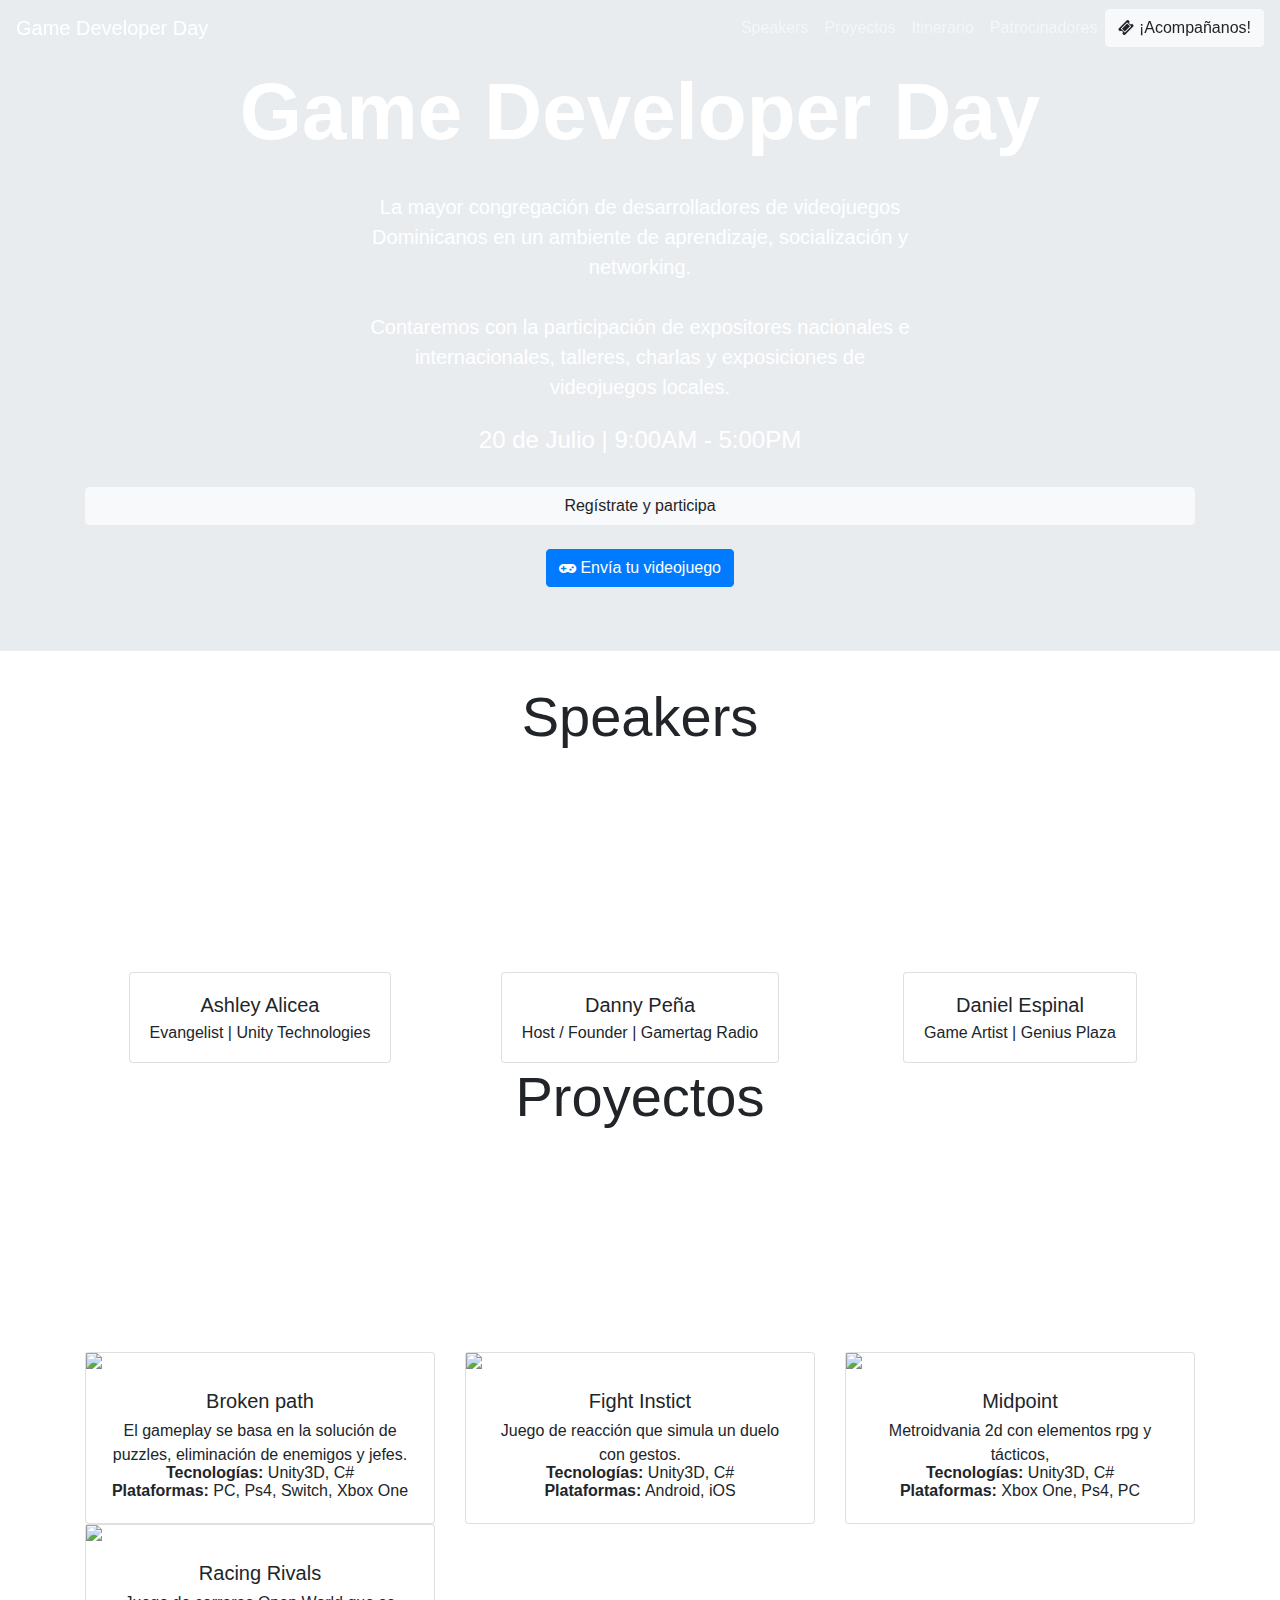
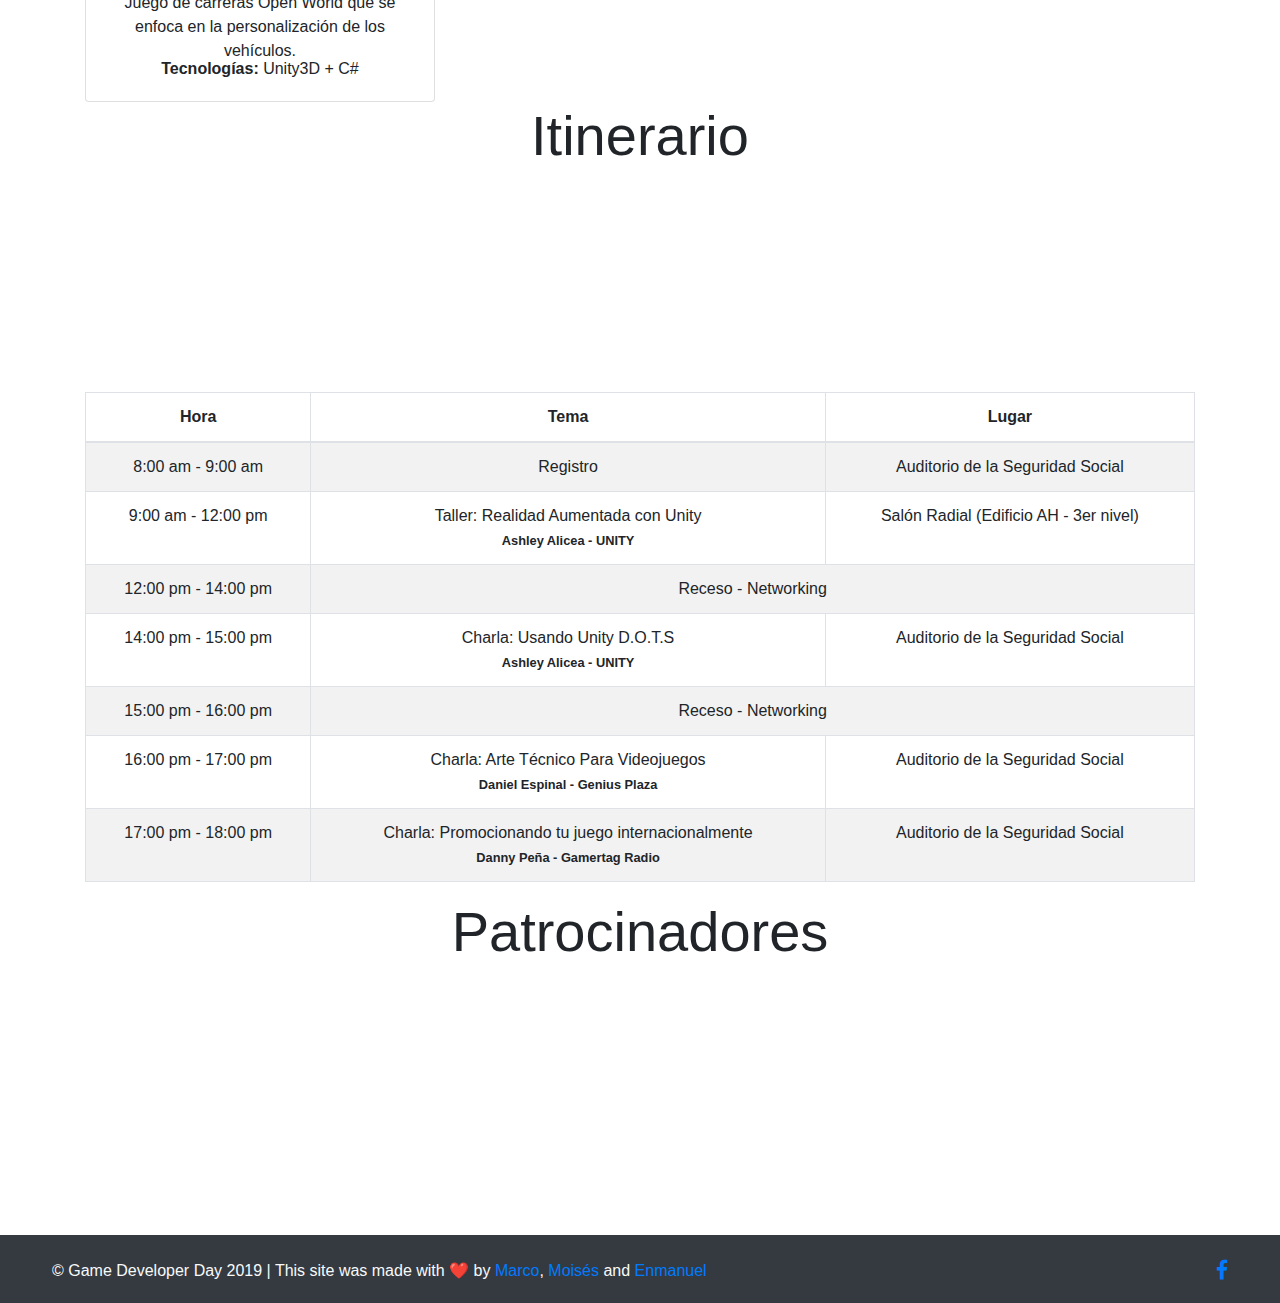
==== gamedeveloperday/index.html @ 8fb2ed48 "Updated Daniel's talk description" ====
<!doctype html>
<html lang="en">
    <head>
        <!-- Required meta tags -->
        <meta charset="utf-8">
        <meta name="viewport" content="width=device-width, initial-scale=1, shrink-to-fit=no">

        <!-- Bootstrap CSS -->
        <link rel="stylesheet" href="https://stackpath.bootstrapcdn.com/bootstrap/4.3.1/css/bootstrap.min.css" integrity="sha384-ggOyR0iXCbMQv3Xipma34MD+dH/1fQ784/j6cY/iJTQUOhcWr7x9JvoRxT2MZw1T" crossorigin="anonymous">
        <link rel="stylesheet" href="https://stackpath.bootstrapcdn.com/font-awesome/4.7.0/css/font-awesome.min.css">
        <link rel="stylesheet" href="css/styles.css">

        <title>Game Developer Day</title>
    </head>

    <body>
        <!-- Navigation bar -->
        <nav class="navbar header-bg-dark navbar-dark navbar-expand-md fixed-top st-topnav">
            <a href="#section-top" class="navbar-brand">Game Developer Day</a>
            <button type="button" class="navbar-toggler navbar-toggler-right" data-toggle="collapse" data-target="#navbar-nav" aria-controls="navbar-nav" aria-expanded="false" aria-label="Toggle navigation">
                <span class="navbar-toggler-icon"></span>
            </button>
            <div id="navbar-nav" class="collapse navbar-collapse">
                <ul id="nav-scrollspy" class="navbar-nav ml-auto">
                    <li class="nav-item">
                        <a href="#section-speakers" class="nav-link">Speakers</a>
                    </li>
                    <li class="nav-item">
                        <a href="#section-projects" class="nav-link">Proyectos</a>
                    </li>
                    <li class="nav-item">
                        <a href="#section-itinerary" class="nav-link">Itinerario</a>
                    </li>
                    <li class="nav-item">
                        <a href="#section-sponsors" class="nav-link">Patrocinadores</a>
                    </li>
                </ul>
            </div>
            <a class="btn btn-light" href="https://www.eventbrite.com/e/game-developer-day-intec-2019-tickets-62756107206"><i class="fa fa-ticket"></i> ¡Acompañanos!</a>
        </nav>

        <!-- Jumbotron -->
        <section id="section-top" class="jumbotron st-jumbotron-background jumbotron-fluid text-white d-flex justify-content-center align-items-center">
            <div class="container text-center">
                <h1><strong style="font-size: 2em">Game Developer Day</strong></h1><br/>

                <p class="lead" style="width:50%; margin:auto">La mayor congregación de desarrolladores de videojuegos Dominicanos en un ambiente de aprendizaje, socialización y networking.<br/><br>Contaremos con la participación de expositores nacionales e internacionales, talleres, charlas y exposiciones de videojuegos locales.</p>
                <br/>
                <h4>20 de Julio | 9:00AM - 5:00PM</h4><br>
                <a class="btn btn-light st-call-to-action d-flex align-items-center justify-content-center" href="https://www.eventbrite.com/e/game-developer-day-intec-2019-tickets-62756107206" target="_blank">Regístrate y participa</a><br/>
                <a class="btn btn-primary" href="https://docs.google.com/forms/d/e/1FAIpQLSdm0FHnoZgLxT3P0VqXBec6pF2wf3dEEo9qfOJCA7lVnEKErQ/viewform" target="_blank"><i class="fa fa-gamepad"></i> Envía tu videojuego</a>
                <!-- <img src="img/cddv-logo.png"/> -->
            </div>
        </section>
        <!-- Events -->
        <section id="section-speakers">
            <div class="container text-center">
                <h2 class="display-4 text-center">Speakers</h2>
                <div class="row d-flex" style="margin-top:20%">
                    <div class="col-12 col-lg-4 text-center d-flex justify-content-center">
                        <div class="st-member-card card">
                            <div class="st-member-card-img st-member-img-0 card-img-top mx-auto"></div>
                            <div class="card-body">
                                <h5 class="st-member-title card-title">Ashley Alicea</h5>
                                <h6 class="st-member-subtitle card-subtitle">Evangelist | Unity Technologies</h6>
                            </div>
                        </div>
                    </div>
                    <div class="col-12 col-lg-4 text-center d-flex justify-content-center">
                        <div class="st-member-card card">
                            <div class="st-member-card-img st-member-img-1 card-img-top mx-auto"></div>
                            <div class="card-body">
                                <h5 class="st-member-title card-title">Danny Peña</h5>
                                <h6 class="st-member-subtitle card-subtitle">Host / Founder | Gamertag Radio</h6>
                            </div>
                        </div>
                    </div>
                    <div class="col-12 col-lg-4 text-center d-flex justify-content-center">
                        <div class="st-member-card card">
                            <div class="st-member-card-img st-member-img-2 card-img-top mx-auto"></div>
                            <div class="card-body">
                                <h5 class="st-member-title card-title">Daniel Espinal</h5>
                                <h6 class="st-member-subtitle card-subtitle">Game Artist | Genius Plaza</h6>
                            </div>
                        </div>
                    </div>
                </div>
            </div>
        </section>

        <section id="section-projects">
            <div class="container text-center">
                <h2 class="display-4 text-center">Proyectos</h2>
                <div class="row d-flex" style="margin-top:20%">
                    <div class="col-12 col-lg-4 text-center d-flex justify-content-center"  >
                        <div class="st-member-card card">
                            <img class="img-responsive" src="img/proyectos/brokenpath.png" style="max-height:250px"/>
                            <div class="card-body">
                                <h5 class="st-member-title card-title">Broken path</h5>
                                <p class="st-member-subtitle card-subtitle">
                                    El gameplay se basa en la solución de puzzles, eliminación de enemigos y jefes.
                                </p>
                                <p class="st-member-subtitle card-subtitle">
                                    <b>Tecnologías:</b>
                                    Unity3D, C#
                                </p>
                                <p class="st-member-subtitle card-subtitle">
                                    <b>Plataformas:</b>
                                    PC, Ps4, Switch, Xbox One
                                </p>
                            </div>
                        </div>
                    </div>
                    <div class="col-12 col-lg-4 text-center d-flex justify-content-center">
                        <div class="st-member-card card">
                            <img class="img-responsive" src="img/proyectos/fightinstinct.png" style="max-height:250px"/>
                            <div class="card-body">
                                <h5 class="st-member-title card-title">Fight Instict</h5>
                                <p class="st-member-subtitle card-subtitle">Juego de reacción que simula un duelo con gestos.
                                </p>
                                <p class="st-member-subtitle card-subtitle">
                                    <b>Tecnologías:</b>
                                    Unity3D, C#
                                </p>
                                <p class="st-member-subtitle card-subtitle">
                                    <b>Plataformas:</b>
                                    Android, iOS
                                </p>
                            </div>
                        </div>
                    </div>
                    <div class="col-12 col-lg-4 text-center d-flex justify-content-center">
                        <div class="st-member-card card">
                            <img class="img-responsive" src="img/proyectos/midpoint.png" style="max-height:250px" />
                            <div class="card-body">
                                <h5 class="st-member-title card-title">Midpoint</h5>
                                <p class="st-member-subtitle card-subtitle">
                                    Metroidvania 2d con elementos rpg y tácticos, 
                                </p>
                                <p class="st-member-subtitle card-subtitle">
                                    <b>Tecnologías:</b>
                                    Unity3D, C#
                                </p>
                                <p  class="st-member-subtitle card-subtitle">
                                    <b>Plataformas:</b>
                                    Xbox One, Ps4, PC
                                </p>
                            </div>
                        </div>
                    </div>
                    <div class="col-12 col-lg-4 text-center d-flex justify-content-center">
                        <div class="st-member-card card">
                            <img src="img/proyectos/racingrivals.jpg" style="max-height:250px"/>
                            <div class="card-body">
                                <h5 class="st-member-title card-title">Racing Rivals</h5>
                                <p class="st-member-subtitle card-subtitle">
                                    Juego de carreras Open World que se enfoca en la personalización de los vehículos.
                                </p>
                                <p class="st-member-subtitle card-subtitle">
                                    <b>Tecnologías:</b>
                                    Unity3D + C#
                                </p>
                            </div>
                        </div>
                    </div>
                </div>
            </div>
        </section>
        <!-- Help -->
        <section id="section-itinerary">
            <div class="container text-center">
                <h2 class="display-4 text-center">Itinerario</h2>
                <table class="table table-bordered table-striped" style="margin-top:20%">
                <thead>
                    <tr>
                    <th class="text-center">
                        Hora<br>
                    </th>
                    <th class="text-center">
                        Tema<br>
                    </th>
                    <th class="text-center">
                        Lugar<br>
                    </th>
                    </tr>
                </thead>
                <tbody>
                    <tr>
                    <td>8:00 am - 9:00 am</td>
                    <td>Registro</td>
                    <td>Auditorio de la Seguridad Social</td>
                    </tr>
                    <tr>
                    <td>9:00 am - 12:00 pm</td>
                    <td>Taller: Realidad Aumentada con Unity<br/><small><strong>Ashley Alicea - UNITY</strong></small></td>
                    <td>Salón Radial (Edificio AH - 3er nivel)</td>
                    </tr>
                    <tr>
                    <td>12:00 pm - 14:00 pm</td>
                    <td colspan="5">Receso - Networking</td>                      
                    </tr>
                    <tr>
                    <td>14:00 pm - 15:00 pm</td>
                    <td>Charla: Usando Unity D.O.T.S<br/><small><strong>Ashley Alicea - UNITY</strong></small></td>
                    <td>Auditorio de la Seguridad Social</td>
                    </tr>
                    <tr>
                    <td>15:00 pm - 16:00 pm</td>
                    <td colspan="5">Receso - Networking</td>
                    </tr>
                    <tr>
                    <td>16:00 pm - 17:00 pm</td>
                    <td>Charla: Arte Técnico Para Videojuegos<br/><small><strong>Daniel Espinal - Genius Plaza</strong></small></td>
                    <td>Auditorio de la Seguridad Social</td>
                    </tr>
                    <tr>
                    <td>17:00 pm - 18:00 pm</td>
                    <td>Charla: Promocionando tu juego internacionalmente<br/><small><strong>Danny Peña - Gamertag Radio</strong></small></td>
                    <td>Auditorio de la Seguridad Social</td>
                    </tr>
                </tbody>
                </table>
            </div>
        </section>

        <section id="section-sponsors">
            <div class="container text-center">
                <h2 class="display-4 text-center">Patrocinadores</h2>
                <div class="row" style="margin-top:20%">
                    <div class="col-6 col-md-6">
                        <a href="https://intec.edu.do">
                            <div class="st-sponsor-image st-intec"></div>
                        </a>
                    </div>
                    <div class="col-6 col-md-6">
                        <a href="https://unity.com/">
                            <div class="st-sponsor-image st-unity"></div>
                        </a>
                    </div>
                    <div class="col-6 col-md-6">
                        <a href="https://checkbox.cc">
                            <div class="st-sponsor-image st-checkbox"></div>
                        </a>
                    </div>
                    <div class="col-6 col-md-6">
                        <a href="https://meta.do/">
                            <div class="st-sponsor-image st-meta"></div>
                        </a>
                    </div>
                </div>
            </div>
        </section>

        <!-- Footer -->
        <footer class="bg-dark mt-5 text-light">
            <div class="row m-0 p-1 pt-4">
                <p class="ml-5">&copy; Game Developer Day 2019 | This site was made with ❤️ by <a href="https://github.com/marcotmp">Marco</a>, <a href="https://moisesjpelaez.github.io/cv/">Moisés</a> and <a href="https://torib.io">Enmanuel</a></p>
                <div class="row st-social ml-auto mr-5">
                    <ul class="list-unstyled ml-3">
                        <li class="list-inline-item"><a class="st-social-button" href="https://www.facebook.com/groups/cddvorg/" target="_blank"><i class="fa fa-lg fa-facebook" aria-hidden="true"></i></a></li>
                        <!--li class="list-inline-item"><a class="st-social-button" href="#"><i class="fab fa-lg fa-twitter" aria-hidden="true"></i></a></li-->
                    </ul>
                </div>
            </div>
        </footer>
        <!-- Global site tag (gtag.js) - Google Analytics -->
        <script async src="https://www.googletagmanager.com/gtag/js?id=UA-47304377-13"></script>
        <script>
        window.dataLayer = window.dataLayer || [];
        function gtag(){dataLayer.push(arguments);}
        gtag('js', new Date());
        gtag('config', 'UA-47304377-13');
        </script>

        <!-- jQuery first, then Popper.js, then Bootstrap JS -->
        <script src="https://code.jquery.com/jquery-3.3.1.slim.min.js" integrity="sha384-q8i/X+965DzO0rT7abK41JStQIAqVgRVzpbzo5smXKp4YfRvH+8abtTE1Pi6jizo" crossorigin="anonymous"></script>
        <script src="https://cdnjs.cloudflare.com/ajax/libs/popper.js/1.14.7/umd/popper.min.js" integrity="sha384-UO2eT0CpHqdSJQ6hJty5KVphtPhzWj9WO1clHTMGa3JDZwrnQq4sF86dIHNDz0W1" crossorigin="anonymous"></script>
        <script src="https://stackpath.bootstrapcdn.com/bootstrap/4.3.1/js/bootstrap.min.js" integrity="sha384-JjSmVgyd0p3pXB1rRibZUAYoIIy6OrQ6VrjIEaFf/nJGzIxFDsf4x0xIM+B07jRM" crossorigin="anonymous"></script>
        <script src="https://cdn.jsdelivr.net/gh/cferdinandi/smooth-scroll@15/dist/smooth-scroll.polyfills.min.js"></script>
        <script type="text/javascript">
        $(function()
        {
            var scroll = new SmoothScroll('a[href*="#section-"]');
        });
        </script>
    </body>
</html>
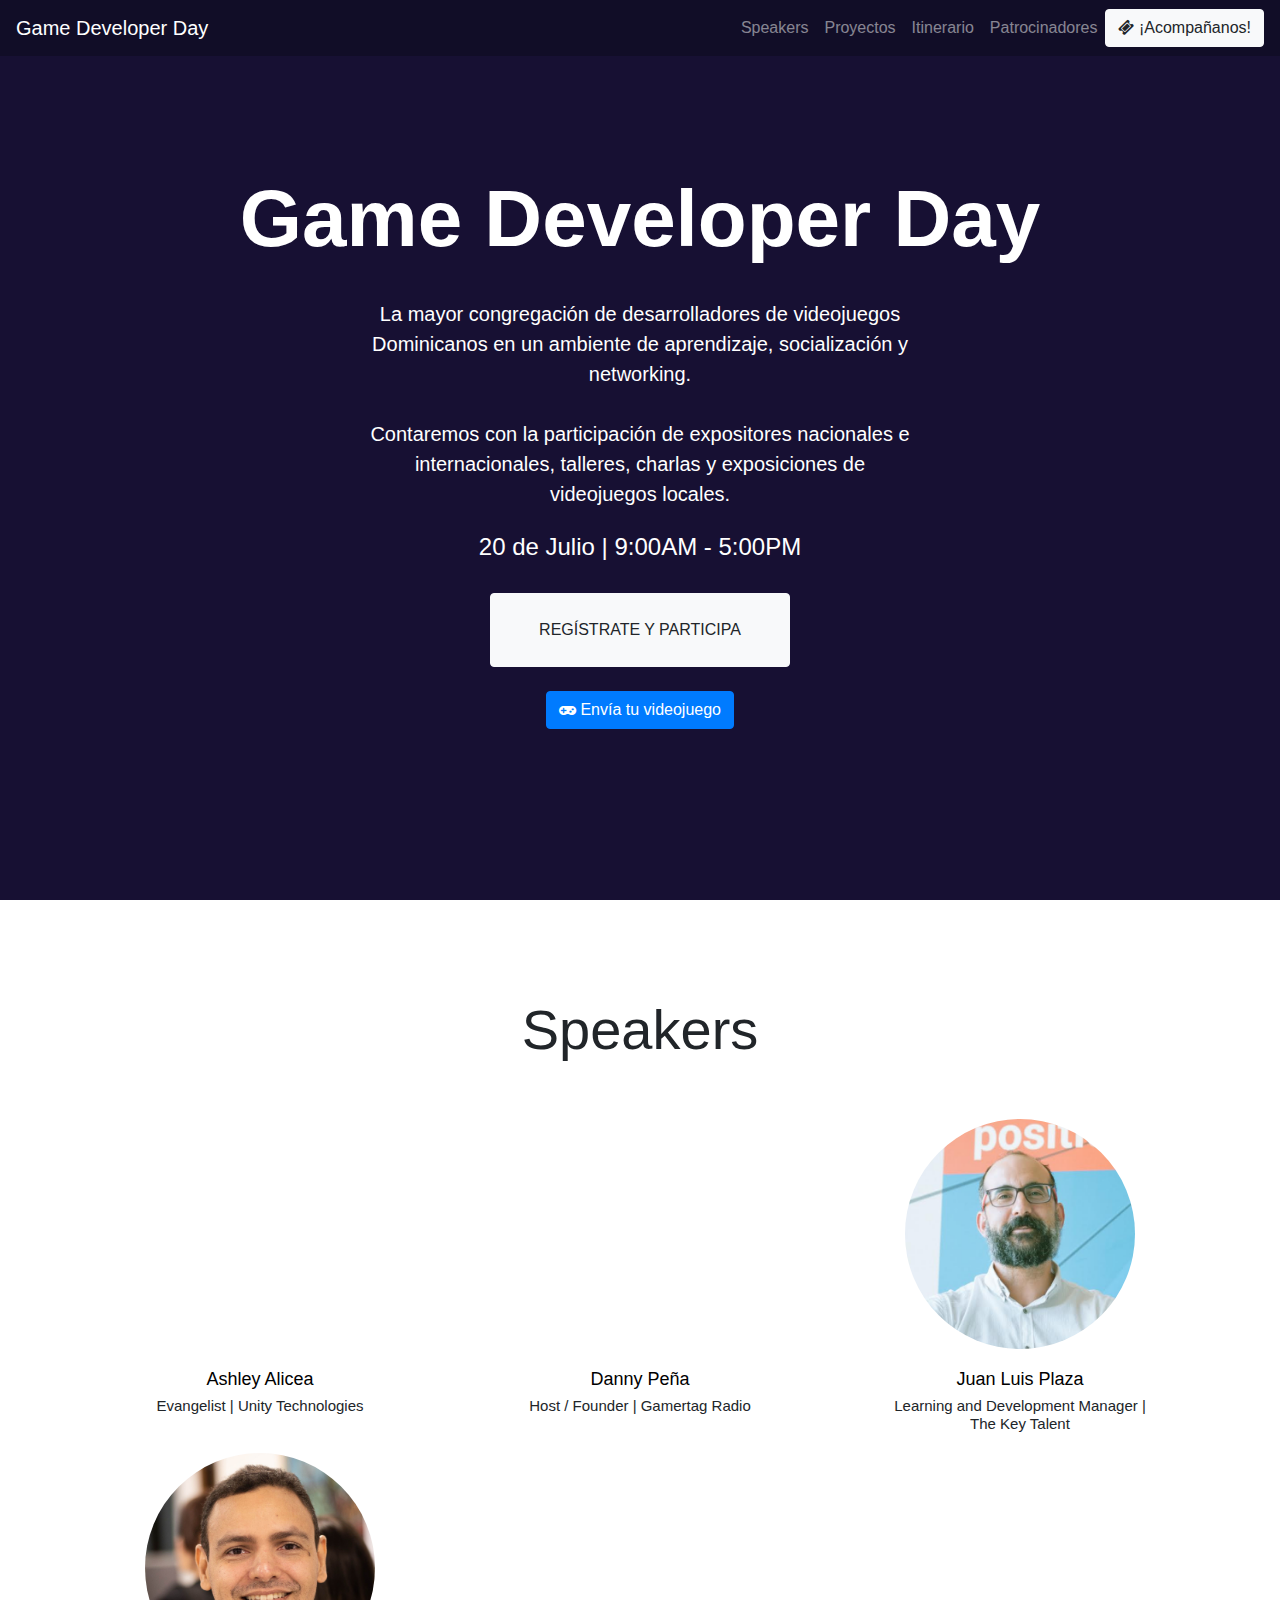
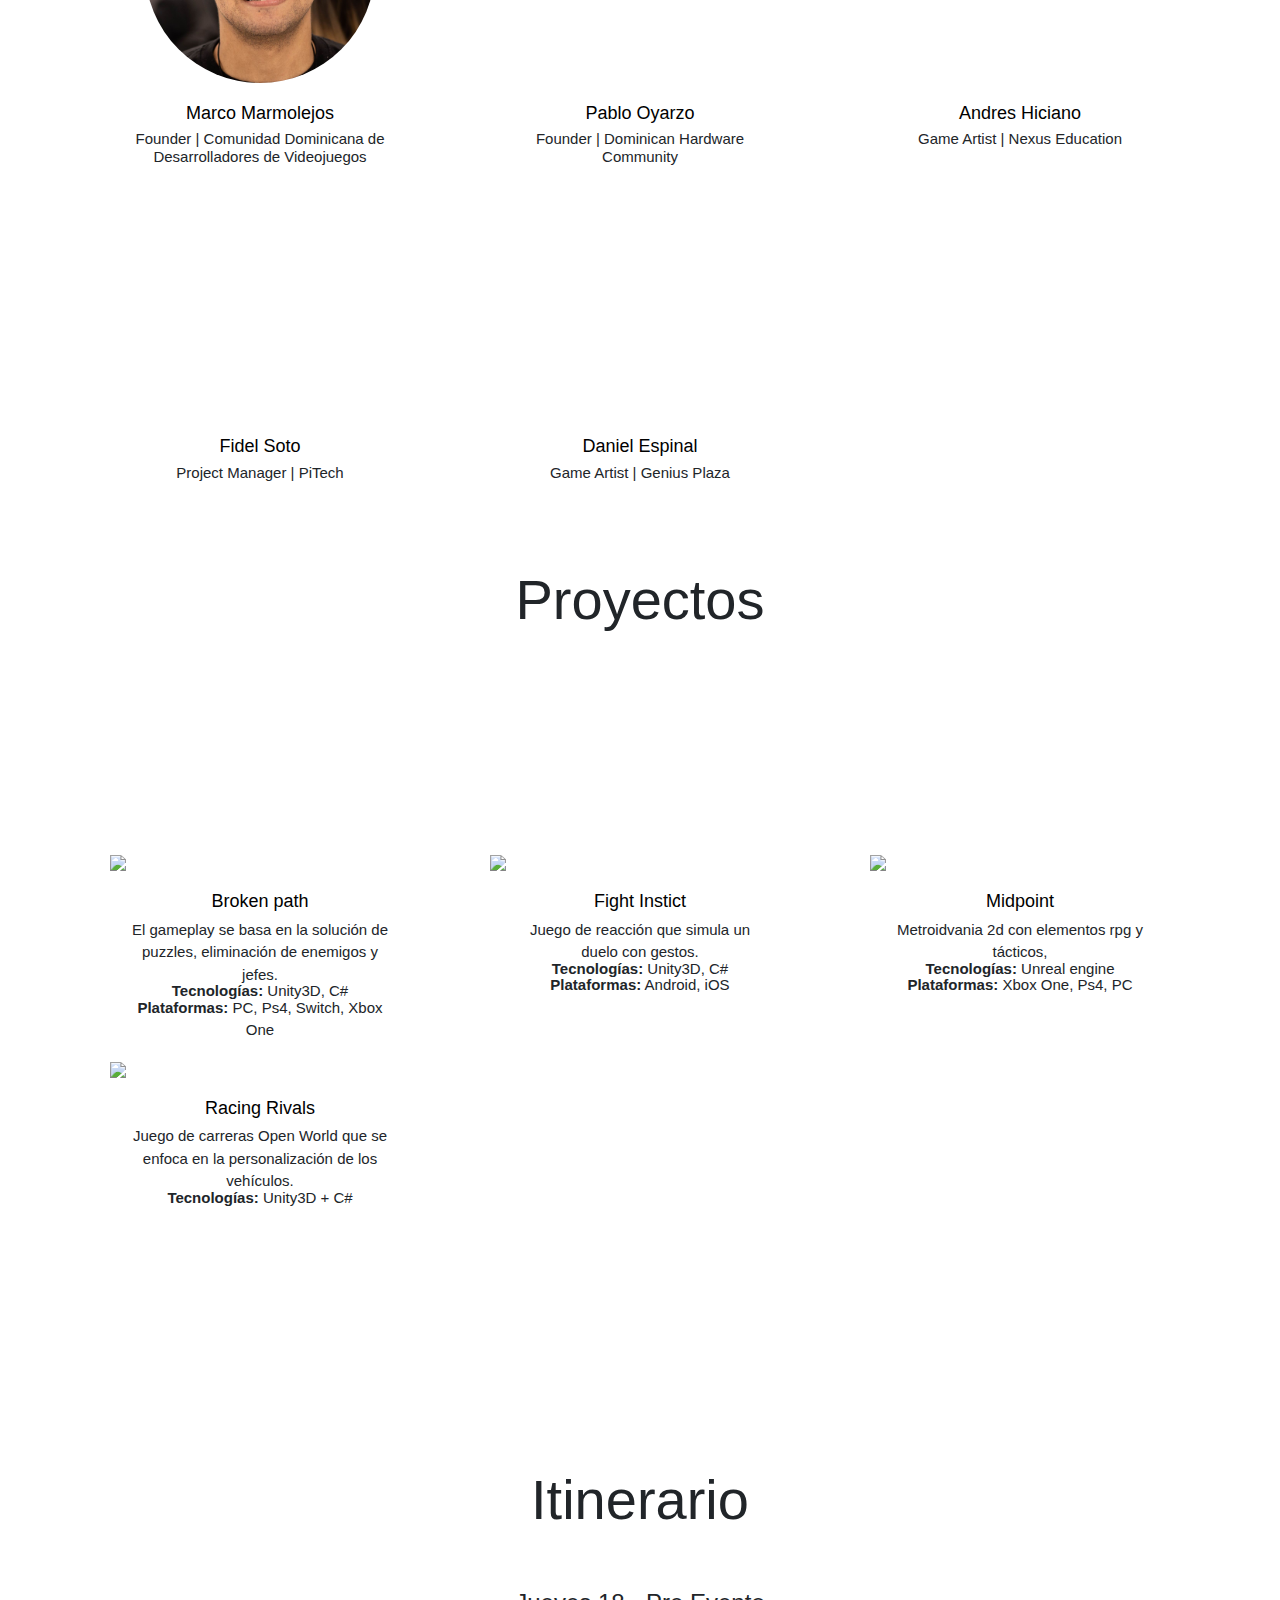
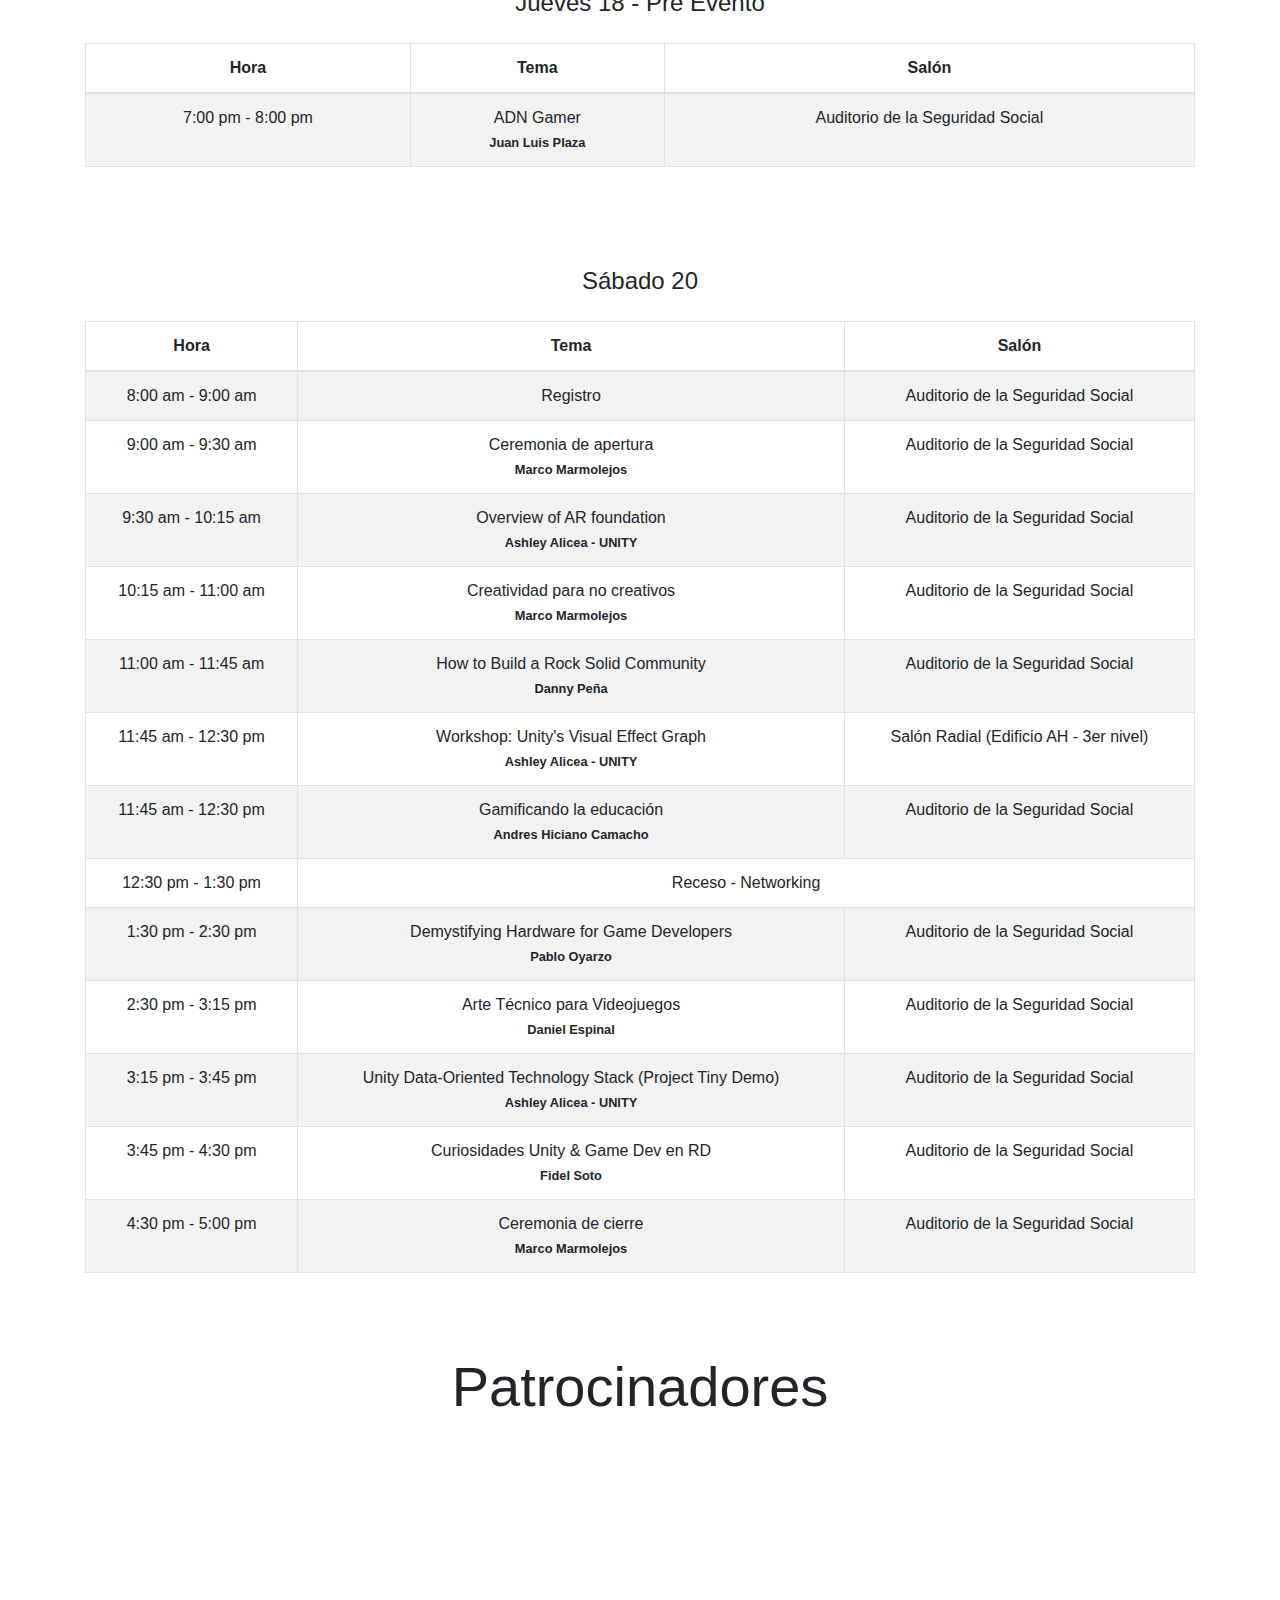
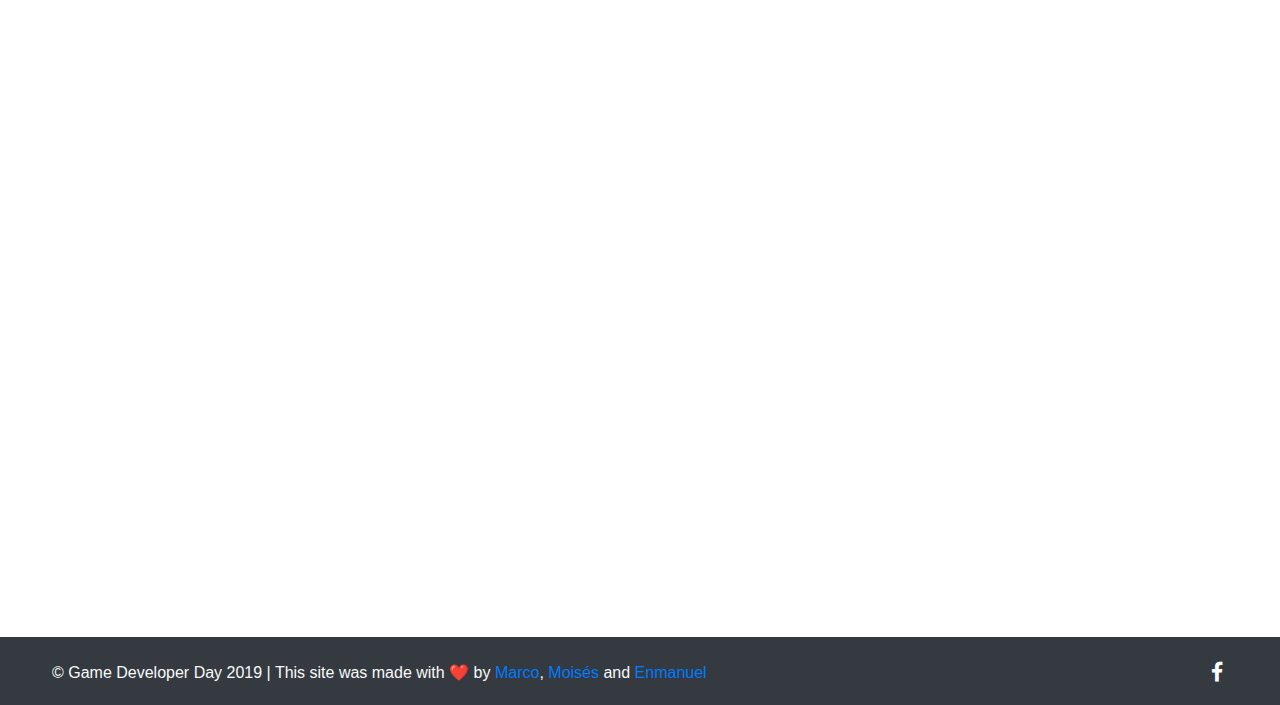
==== commit e517731e: "Added new dates and new speaker" ====
--- a/gamedeveloperday/index.html
+++ b/gamedeveloperday/index.html
@@ -56,7 +56,7 @@
         <section id="section-speakers">
             <div class="container text-center">
                 <h2 class="display-4 text-center">Speakers</h2>
-                <div class="row d-flex" style="margin-top:20%">
+                <div class="row d-flex">
                     <div class="col-12 col-lg-4 text-center d-flex justify-content-center">
                         <div class="st-member-card card">
                             <div class="st-member-card-img st-member-img-0 card-img-top mx-auto"></div>
@@ -77,6 +77,55 @@
                     </div>
                     <div class="col-12 col-lg-4 text-center d-flex justify-content-center">
                         <div class="st-member-card card">
+                            <div class="st-member-card-img st-member-img-7 card-img-top mx-auto"></div>
+                            <div class="card-body">
+                                <h5 class="st-member-title card-title">Juan Luis Plaza</h5>
+                                <h6 class="st-member-subtitle card-subtitle">Learning and Development Manager | The Key Talent</h6>
+                            </div>
+                        </div>
+                    </div>
+                </div>
+                <div class="row d-flex">
+                    <div class="col-12 col-lg-4 text-center d-flex justify-content-center">
+                        <div class="st-member-card card">
+                            <div class="st-member-card-img st-member-img-3 card-img-top mx-auto"></div>
+                            <div class="card-body">
+                                <h5 class="st-member-title card-title">Marco Marmolejos</h5>
+                                <h6 class="st-member-subtitle card-subtitle">Founder | Comunidad Dominicana de Desarrolladores de Videojuegos</h6>
+                            </div>
+                        </div>
+                    </div>
+                    <div class="col-12 col-lg-4 text-center d-flex justify-content-center">
+                        <div class="st-member-card card">
+                            <div class="st-member-card-img st-member-img-4 card-img-top mx-auto"></div>
+                            <div class="card-body">
+                                <h5 class="st-member-title card-title">Pablo Oyarzo</h5>
+                                <h6 class="st-member-subtitle card-subtitle">Founder | Dominican Hardware Community</h6>
+                            </div>
+                        </div>
+                    </div>
+                    <div class="col-12 col-lg-4 text-center d-flex justify-content-center">
+                        <div class="st-member-card card">
+                            <div class="st-member-card-img st-member-img-5 card-img-top mx-auto"></div>
+                            <div class="card-body">
+                                <h5 class="st-member-title card-title">Andres Hiciano</h5>
+                                <h6 class="st-member-subtitle card-subtitle">Game Artist | Nexus Education</h6>
+                            </div>
+                        </div>
+                    </div>
+                </div>
+                <div class="row d-flex">
+                    <div class="col-12 col-lg-4 text-center d-flex justify-content-center">
+                        <div class="st-member-card card">
+                            <div class="st-member-card-img st-member-img-6 card-img-top mx-auto"></div>
+                            <div class="card-body">
+                                <h5 class="st-member-title card-title">Fidel Soto</h5>
+                                <h6 class="st-member-subtitle card-subtitle">Project Manager | PiTech</h6>
+                            </div>
+                        </div>
+                    </div>   
+                    <div class="col-12 col-lg-4 text-center d-flex justify-content-center">
+                        <div class="st-member-card card">
                             <div class="st-member-card-img st-member-img-2 card-img-top mx-auto"></div>
                             <div class="card-body">
                                 <h5 class="st-member-title card-title">Daniel Espinal</h5>
@@ -84,6 +133,7 @@
                             </div>
                         </div>
                     </div>
+
                 </div>
             </div>
         </section>
@@ -139,7 +189,7 @@
                                 </p>
                                 <p class="st-member-subtitle card-subtitle">
                                     <b>Tecnologías:</b>
-                                    Unity3D, C#
+                                    Unreal engine
                                 </p>
                                 <p  class="st-member-subtitle card-subtitle">
                                     <b>Plataformas:</b>
@@ -168,55 +218,115 @@
         </section>
         <!-- Help -->
         <section id="section-itinerary">
-            <div class="container text-center">
-                <h2 class="display-4 text-center">Itinerario</h2>
-                <table class="table table-bordered table-striped" style="margin-top:20%">
+            <div class="container">
+                <h2 class="display-4 text-center ">Itinerario</h2>
+                <h4 class="text-center st-h-bottom-space">Jueves 18 - Pre Evento</h4>
+                <table class="table table-bordered table-striped st-table-bottom-space">
                 <thead>
                     <tr>
                     <th class="text-center">
-                        Hora<br>
-                    </th>
-                    <th class="text-center">
-                        Tema<br>
-                    </th>
-                    <th class="text-center">
-                        Lugar<br>
+                        Hora
+                    </th>
+                    <th class="text-center">
+                        Tema
+                    </th>
+                    <th class="text-center">
+                        Salón
                     </th>
                     </tr>
                 </thead>
                 <tbody>
                     <tr>
-                    <td>8:00 am - 9:00 am</td>
-                    <td>Registro</td>
-                    <td>Auditorio de la Seguridad Social</td>
-                    </tr>
-                    <tr>
-                    <td>9:00 am - 12:00 pm</td>
-                    <td>Taller: Realidad Aumentada con Unity<br/><small><strong>Ashley Alicea - UNITY</strong></small></td>
-                    <td>Salón Radial (Edificio AH - 3er nivel)</td>
-                    </tr>
-                    <tr>
-                    <td>12:00 pm - 14:00 pm</td>
-                    <td colspan="5">Receso - Networking</td>                      
-                    </tr>
-                    <tr>
-                    <td>14:00 pm - 15:00 pm</td>
-                    <td>Charla: Usando Unity D.O.T.S<br/><small><strong>Ashley Alicea - UNITY</strong></small></td>
-                    <td>Auditorio de la Seguridad Social</td>
-                    </tr>
-                    <tr>
-                    <td>15:00 pm - 16:00 pm</td>
-                    <td colspan="5">Receso - Networking</td>
-                    </tr>
-                    <tr>
-                    <td>16:00 pm - 17:00 pm</td>
-                    <td>Charla: Arte Técnico Para Videojuegos<br/><small><strong>Daniel Espinal - Genius Plaza</strong></small></td>
-                    <td>Auditorio de la Seguridad Social</td>
-                    </tr>
-                    <tr>
-                    <td>17:00 pm - 18:00 pm</td>
-                    <td>Charla: Promocionando tu juego internacionalmente<br/><small><strong>Danny Peña - Gamertag Radio</strong></small></td>
-                    <td>Auditorio de la Seguridad Social</td>
+                        <td>7:00 pm - 8:00 pm</td>
+                        <td>ADN Gamer<br/><small><strong>Juan Luis Plaza</strong></small></td>
+                        <td>Auditorio de la Seguridad Social</td>
+                    </tr>
+                </tbody>
+                </table>
+            </div>
+        
+            
+            
+            <div class="container">
+                <h4 class="text-center st-h-bottom-space">Sábado 20</h4>
+                <table class="table table-bordered table-striped">
+                <thead>
+                    <tr>
+                    <th class="text-center">
+                        Hora
+                    </th>
+                    <th class="text-center">
+                        Tema
+                    </th>
+                    <th class="text-center">
+                        Salón
+                    </th>
+                    </tr>
+                </thead>
+                <tbody>
+                    <tr>
+                        <td>8:00 am - 9:00 am</td>
+                        <td>Registro</td>
+                        <td>Auditorio de la Seguridad Social</td>
+                    </tr>
+                    <tr>
+                        <td>9:00 am - 9:30 am</td>
+                        <td>Ceremonia de apertura<br/><small><strong>Marco Marmolejos</strong></small></td>
+                        <td>Auditorio de la Seguridad Social</td>
+                    </tr>
+                    <tr>
+                        <td>9:30 am - 10:15 am</td>
+                        <td>Overview of AR foundation<br/><small><strong>Ashley Alicea - UNITY</strong></small></td>
+                        <td>Auditorio de la Seguridad Social</td>
+                    </tr>
+                    <tr>
+                        <td>10:15 am - 11:00 am</td>
+                        <td>Creatividad para no creativos<br/><small><strong>Marco Marmolejos</strong></small></td>
+                        <td>Auditorio de la Seguridad Social</td>
+                    </tr>
+                    <tr>
+                        <td>11:00 am - 11:45 am</td>
+                        <td>How to Build a Rock Solid Community<br/><small><strong>Danny Peña</strong></small></td>
+                        <td>Auditorio de la Seguridad Social</td>
+                    </tr>
+                    <tr>
+                        <td>11:45 am - 12:30 pm</td>
+                        <td>Workshop: Unity's Visual Effect Graph<br/><small><strong>Ashley Alicea - UNITY</strong></small></td>
+                        <td>Salón Radial (Edificio AH - 3er nivel)</td>
+                    </tr>
+                    <tr>
+                        <td>11:45 am - 12:30 pm</td>
+                        <td>Gamificando la educación<br/><small><strong>Andres Hiciano Camacho</strong></small></td>
+                        <td>Auditorio de la Seguridad Social</td>
+                    </tr>
+                    <tr>
+                        <td>12:30 pm - 1:30 pm</td>
+                        <td colspan="5">Receso - Networking</td>                      
+                    </tr>
+                    <tr>
+                        <td>1:30 pm - 2:30 pm</td>
+                        <td>Demystifying Hardware for Game Developers<br/><small><strong>Pablo Oyarzo</strong></small></td>
+                        <td>Auditorio de la Seguridad Social</td>
+                    </tr>
+                    <tr>
+                        <td>2:30 pm - 3:15 pm</td>
+                        <td>Arte Técnico para Videojuegos<br/><small><strong>Daniel Espinal</strong></small></td>
+                        <td>Auditorio de la Seguridad Social</td>
+                    </tr>
+                    <tr>
+                        <td>3:15 pm - 3:45 pm</td>
+                        <td>Unity Data-Oriented Technology Stack (Project Tiny Demo)<br/><small><strong>Ashley Alicea - UNITY</strong></small></td>
+                        <td>Auditorio de la Seguridad Social</td>
+                    </tr>
+                    <tr>
+                        <td>3:45 pm - 4:30 pm</td>
+                        <td>Curiosidades Unity & Game Dev en RD<br/><small><strong>Fidel Soto</strong></small></td>
+                        <td>Auditorio de la Seguridad Social</td>
+                    </tr>
+                    <tr>
+                        <td>4:30 pm - 5:00 pm</td>
+                        <td>Ceremonia de cierre<br/><small><strong>Marco Marmolejos</strong></small></td>
+                        <td>Auditorio de la Seguridad Social</td>
                     </tr>
                 </tbody>
                 </table>
--- a/gamedeveloperday/css/styles.css
+++ b/gamedeveloperday/css/styles.css
@@ -0,0 +1,211 @@
+/*******************************************************************/
+/* General styles */
+.jumbotron {
+    /*background-image: url("https://picsum.photos/1920/1080/?random");*/
+    /*background-image: url("/img/DSCN1849.JPG");*/
+    background-size: cover;
+    background-position: center;
+    background-attachment: fixed;
+    background-color: #171033;
+    min-height: 100vh;
+}
+
+.st-jumbotron-background {
+    background-image: url("../img/gdd-background.jpg");
+}
+
+section {
+    padding-top: 4em;
+    min-height: 100vh;
+    text-align: center;
+}
+
+section h2
+{
+    margin: auto;
+    margin-bottom:1em;
+    1border-bottom: 1px solid #04acff;
+    width: fit-content;
+}
+
+#section-newsletter {
+    padding-top: 0;
+}
+
+body {
+    font-family: 'Open Sans', sans-serif;
+}
+
+h1, h2, h3, h4, h5, h6 {
+    font-family: 'Rubik', sans-serif;
+}
+
+h2 {
+    margin-bottom: 55px;
+}
+
+textarea {
+    resize: none;
+}
+
+.header-bg-dark {
+    background-color: #04acff;
+}
+
+/*******************************************************************/
+/* Jumbotron styles */
+.st-cddv-logo {
+    max-width: 728px;
+    height: 270px;
+    background-image: url("../img/cddv-logo.png");
+    background-position: center;
+    background-size: contain;
+    background-repeat: no-repeat;
+    margin: 10px auto;
+}
+
+.st-topnav {
+    background-color: #110d27;
+}
+
+.st-call-to-action {
+    width: 300px;
+    height: 74px;
+    text-align: center;
+    text-transform: uppercase;
+    margin: 0 auto;
+    font-weight: 400; /* Tal vez poner el texto más fuerte */
+}
+
+/*******************************************************************/
+/* About us styles */
+.st-carousel-img-0 {
+    background-image: url("../img/img_1.jpg");
+}
+
+.st-carousel-img-1 {
+    background-image: url("../img/img_2.jpg");
+}
+
+.st-carousel-img-2 {
+    background-image: url("../img/reunion_cddv_2017.jpg");
+}
+
+.st-carousel-image {
+    background-size: cover;
+    background-position: center;
+    background-repeat: no-repeat;
+    height: 300px;
+}
+
+.st-text-container {
+    max-width: 830px;
+    margin: 0 auto;
+}
+
+/*******************************************************************/
+/* Members styles */
+.st-member-card {
+    width: 300px;
+    border: none;
+}
+
+.st-member-card-img {
+    width: 230px;
+    height: 230px;
+    background-repeat: no-repeat;
+    background-position: center;
+    background-size: cover;
+    border-radius: 50%;
+}
+
+.st-member-img-0 {
+    background-image: url("../img/ashley.jpg");
+}
+
+.st-member-img-1 {
+    background-image: url("../img/danny.jpg");
+}
+
+.st-member-img-2 {
+    background-image: url("../img/daniel.jpg");
+}
+
+.st-member-img-3 {
+    background-image: url("../img/marco.jpg");
+}
+
+.st-member-img-4 {
+    background-image: url("../img/pablo.jpg");
+}
+
+.st-member-img-5 {
+    background-image: url("../img/andres.jpg");
+}
+
+.st-member-img-6 {
+    background-image: url("../img/fidelsoto.png");
+}
+
+.st-member-img-7 {
+    background-image: url("../img/juanpablo.png");
+}
+
+.st-member-title {
+    font-size: 1.125rem;
+    color: black;
+}
+
+.st-member-text {
+    font-size: 0.9375rem;
+}
+
+.st-member-subtitle {
+    font-size: 0.9375rem;
+}
+
+.st-social-button {
+    color: white;
+    margin: 0 5px;
+}
+
+.st-table-bottom-space {
+    margin-bottom: 100px;
+}
+
+.st-h-bottom-space {
+    margin-bottom: 25px;
+}
+
+/*******************************************************************/
+/* Sponsors styles */
+.st-sponsor-image {
+    max-width: 100%;
+    height: 200px;
+    background-position: center;
+    background-size: 82% auto;
+    background-repeat: no-repeat;
+    margin: 10px auto;
+}
+
+.st-intec {
+    background-image: url("../img/intec.png");
+}
+
+.st-unity {
+    background-image: url("../img/unity.png");
+}
+
+.st-checkbox {
+    background-image: url("../img/checkbox.png");
+}
+
+.st-meta {
+    background-image: url("../img/meta.png");
+}
+
+/*******************************************************************/
+/* Footer styles */
+.st-social-button:hover {
+    color: lightgray;
+}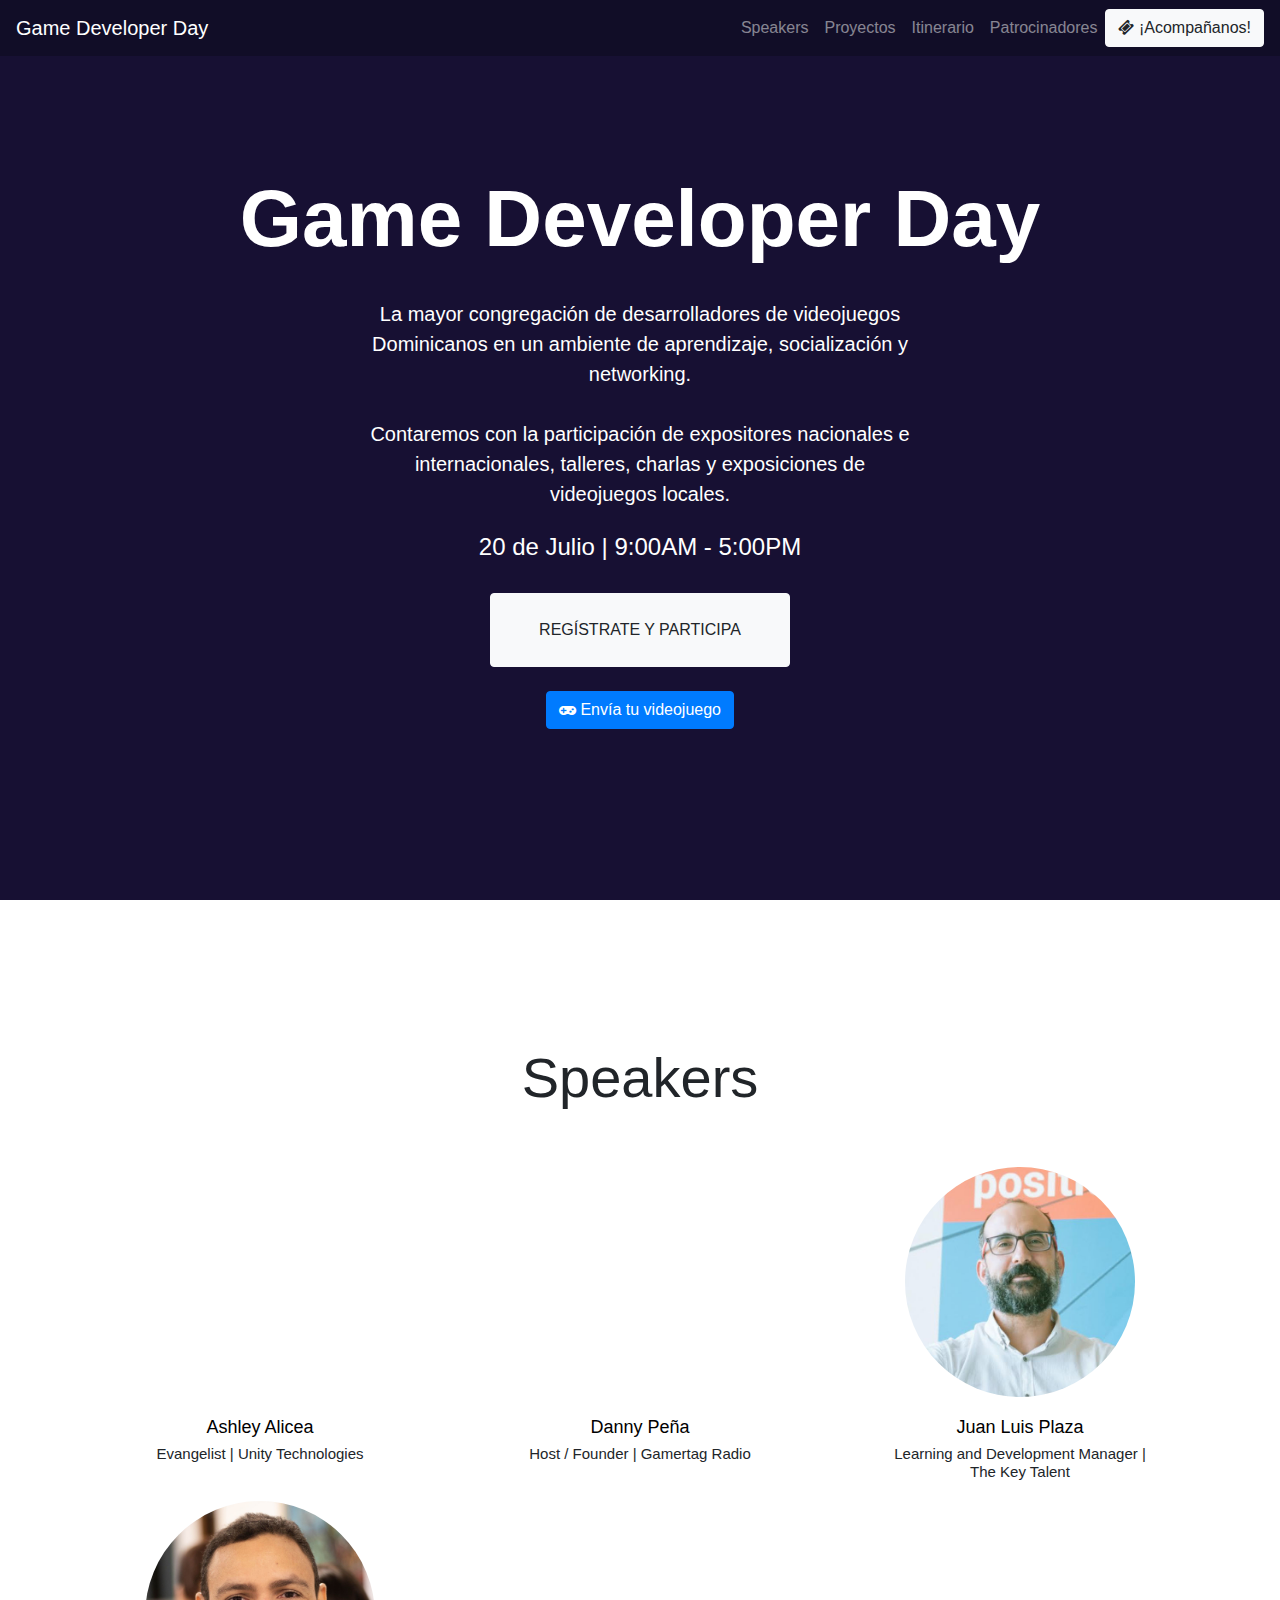
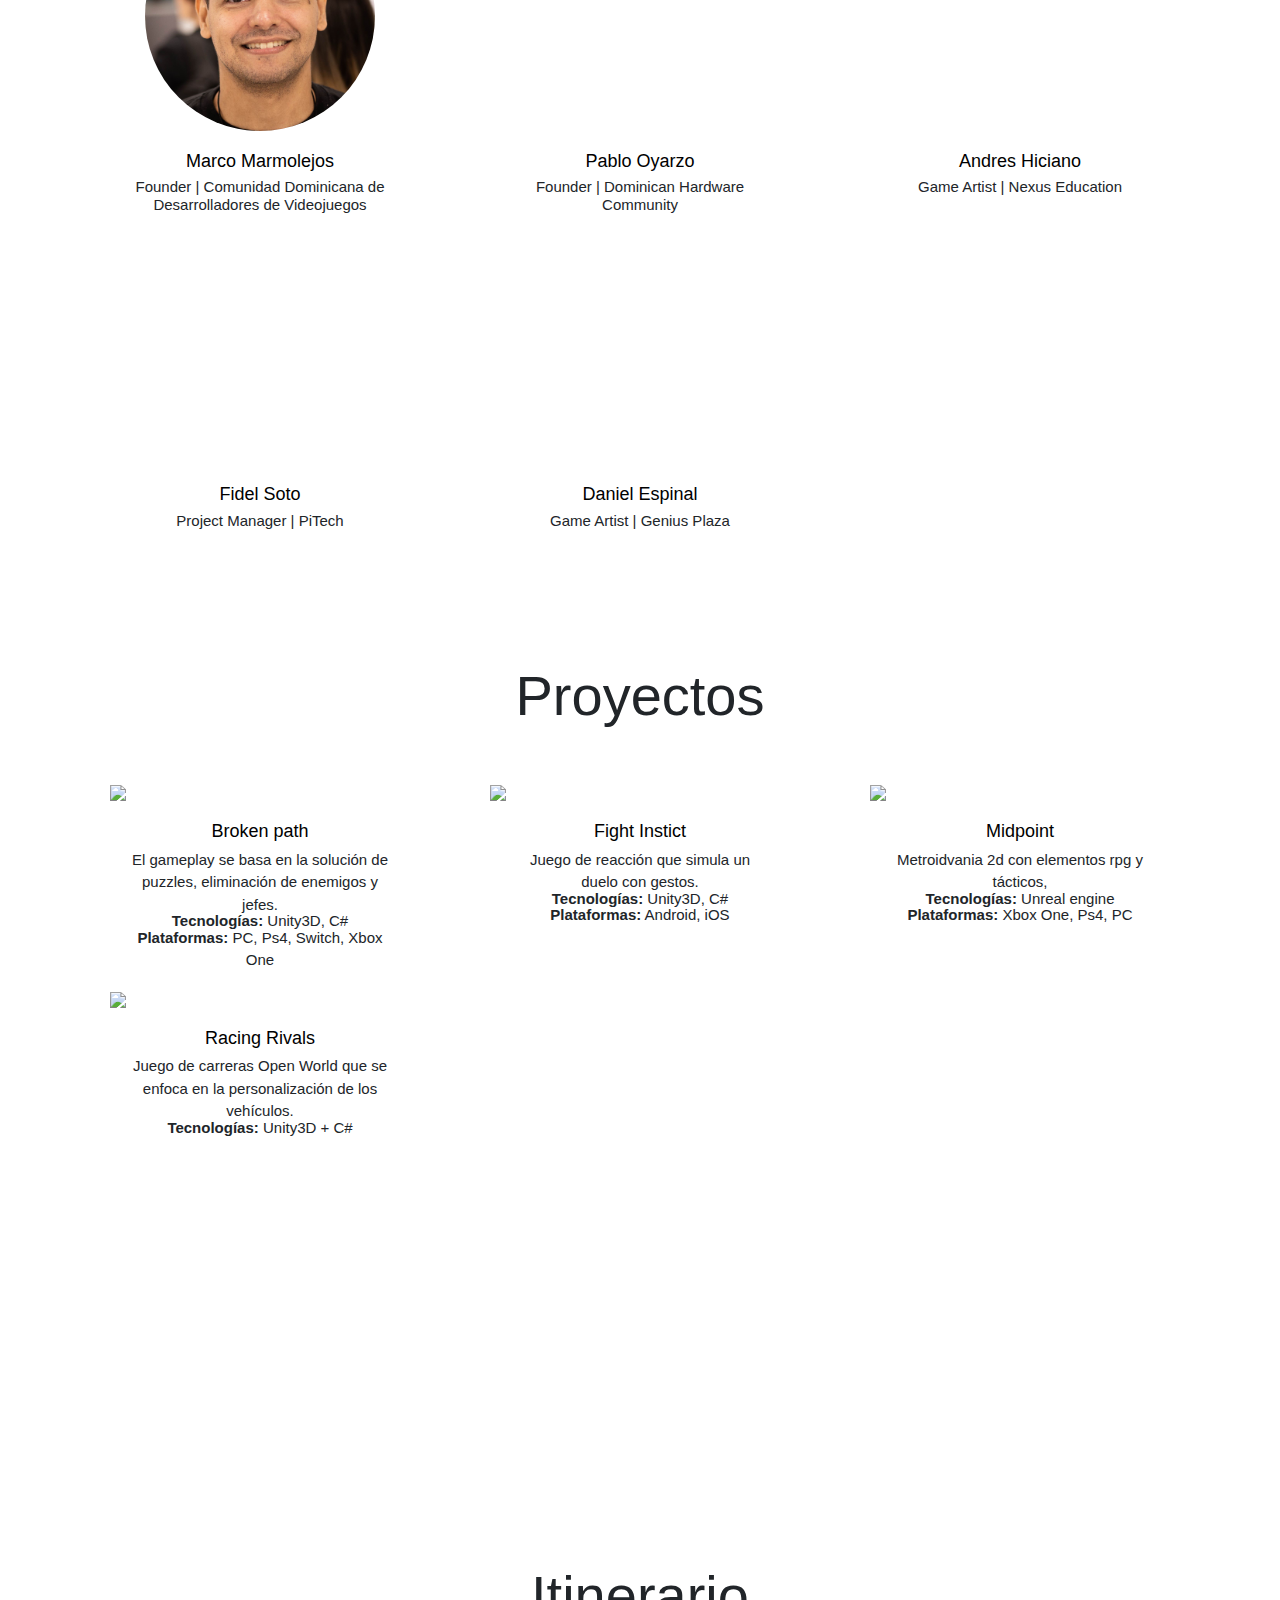
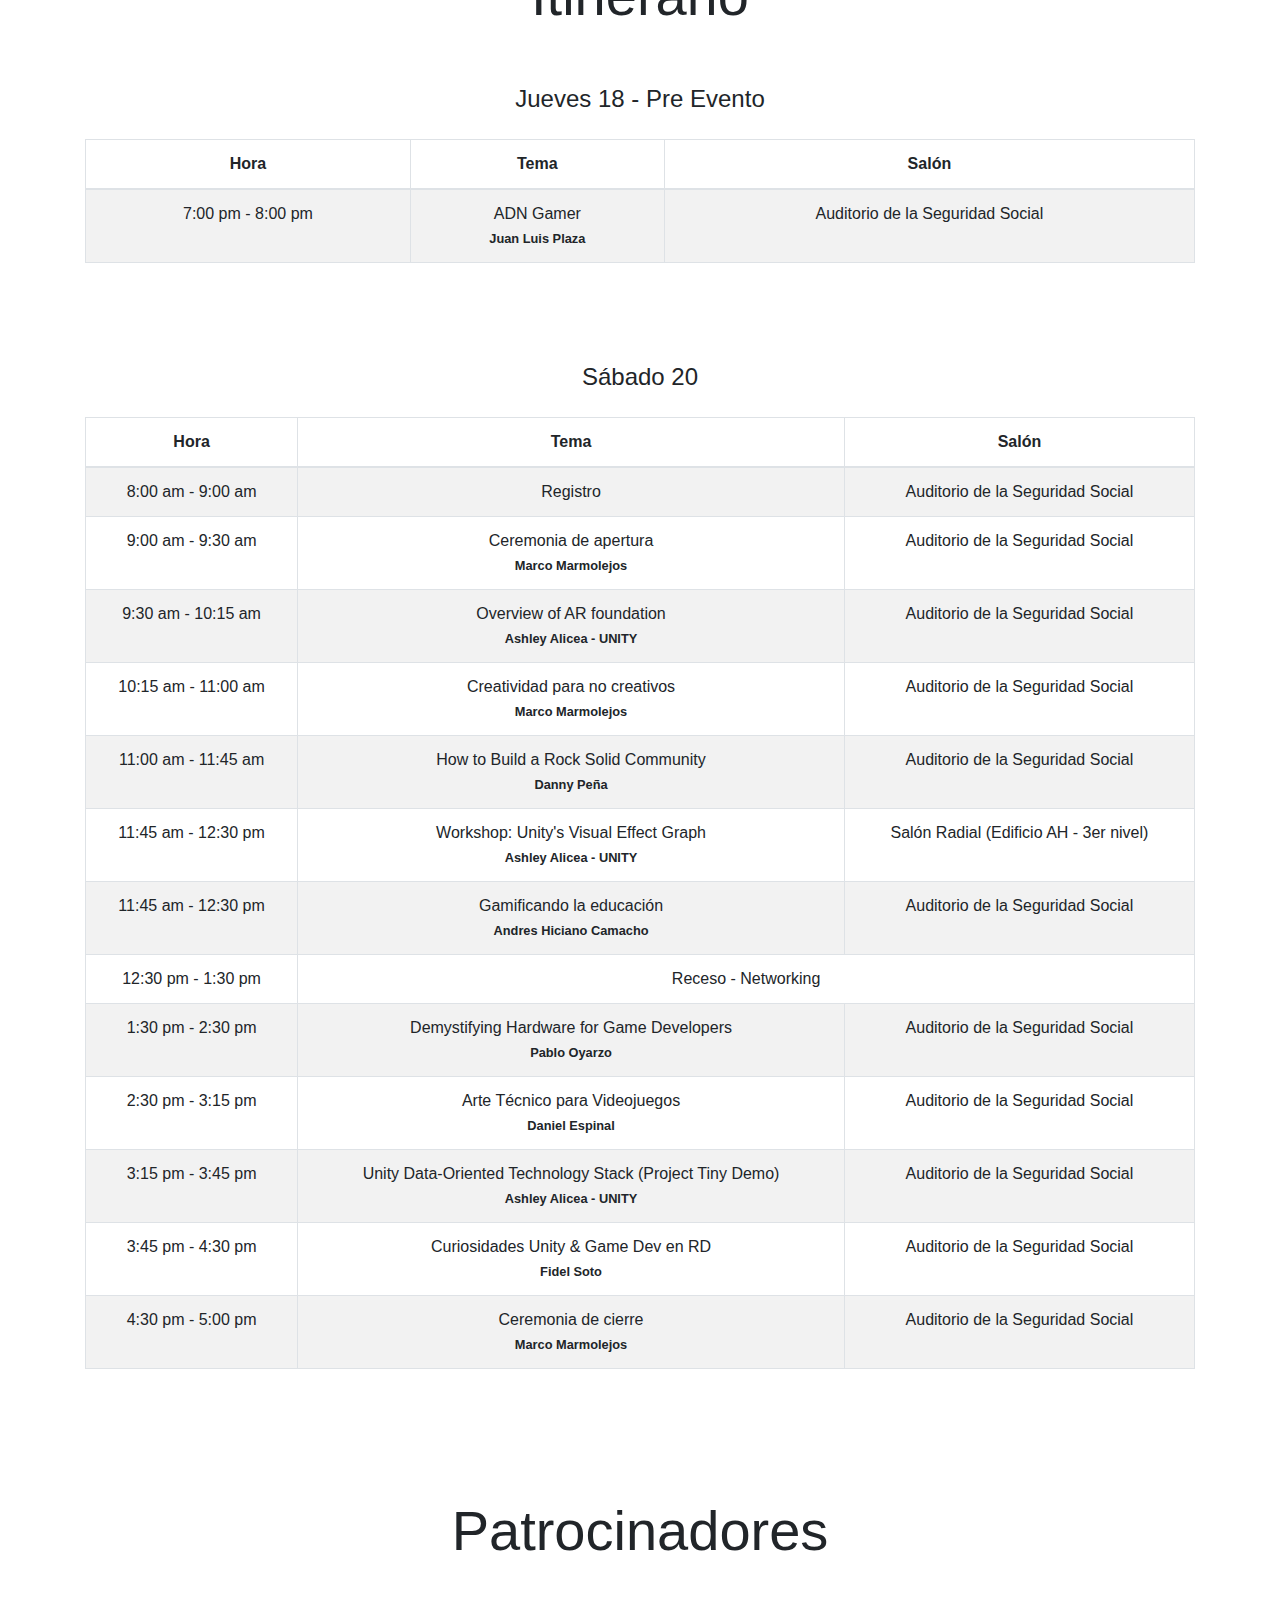
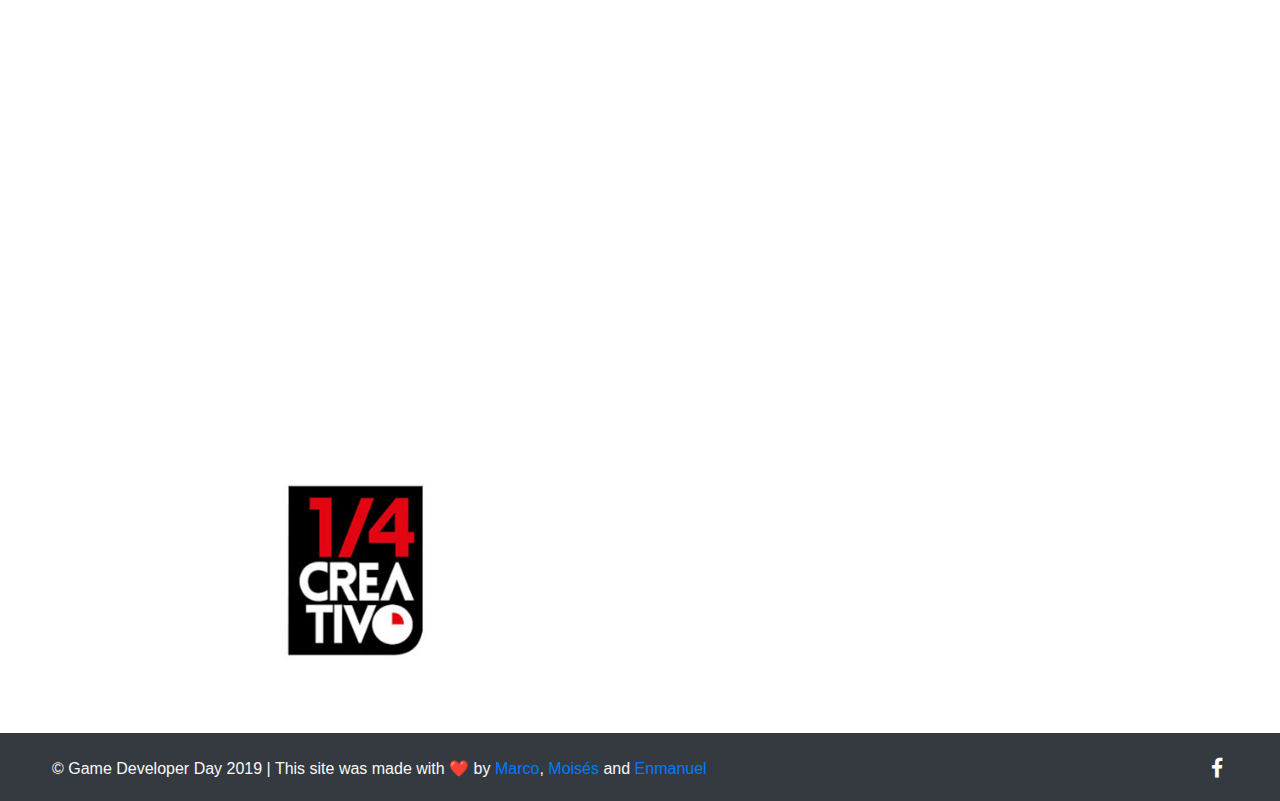
==== commit da920912: "Updated sponsors" ====
--- a/gamedeveloperday/index.html
+++ b/gamedeveloperday/index.html
@@ -141,7 +141,7 @@
         <section id="section-projects">
             <div class="container text-center">
                 <h2 class="display-4 text-center">Proyectos</h2>
-                <div class="row d-flex" style="margin-top:20%">
+                <div class="row d-flex" style="margin-top:5%">
                     <div class="col-12 col-lg-4 text-center d-flex justify-content-center"  >
                         <div class="st-member-card card">
                             <img class="img-responsive" src="img/proyectos/brokenpath.png" style="max-height:250px"/>
@@ -336,7 +336,7 @@
         <section id="section-sponsors">
             <div class="container text-center">
                 <h2 class="display-4 text-center">Patrocinadores</h2>
-                <div class="row" style="margin-top:20%">
+                <div class="row" style="margin-top:0%">
                     <div class="col-6 col-md-6">
                         <a href="https://intec.edu.do">
                             <div class="st-sponsor-image st-intec"></div>
@@ -355,6 +355,11 @@
                     <div class="col-6 col-md-6">
                         <a href="https://meta.do/">
                             <div class="st-sponsor-image st-meta"></div>
+                        </a>
+                    </div>
+                    <div class="col-7 col-md-6">
+                        <a href="https://meta.do/">
+                            <div class="st-sponsor-image st-14creativo"></div>
                         </a>
                     </div>
                 </div>
--- a/gamedeveloperday/css/styles.css
+++ b/gamedeveloperday/css/styles.css
@@ -15,7 +15,7 @@
 }
 
 section {
-    padding-top: 4em;
+    padding-top: 7em;
     min-height: 100vh;
     text-align: center;
 }
@@ -148,7 +148,7 @@
 }
 
 .st-member-img-7 {
-    background-image: url("../img/juanpablo.png");
+    background-image: url("../img/juanpablo.jpg");
 }
 
 .st-member-title {
@@ -204,6 +204,10 @@
     background-image: url("../img/meta.png");
 }
 
+.st-14creativo {
+    background-image: url("../img/14creativo.jpg");
+}
+
 /*******************************************************************/
 /* Footer styles */
 .st-social-button:hover {
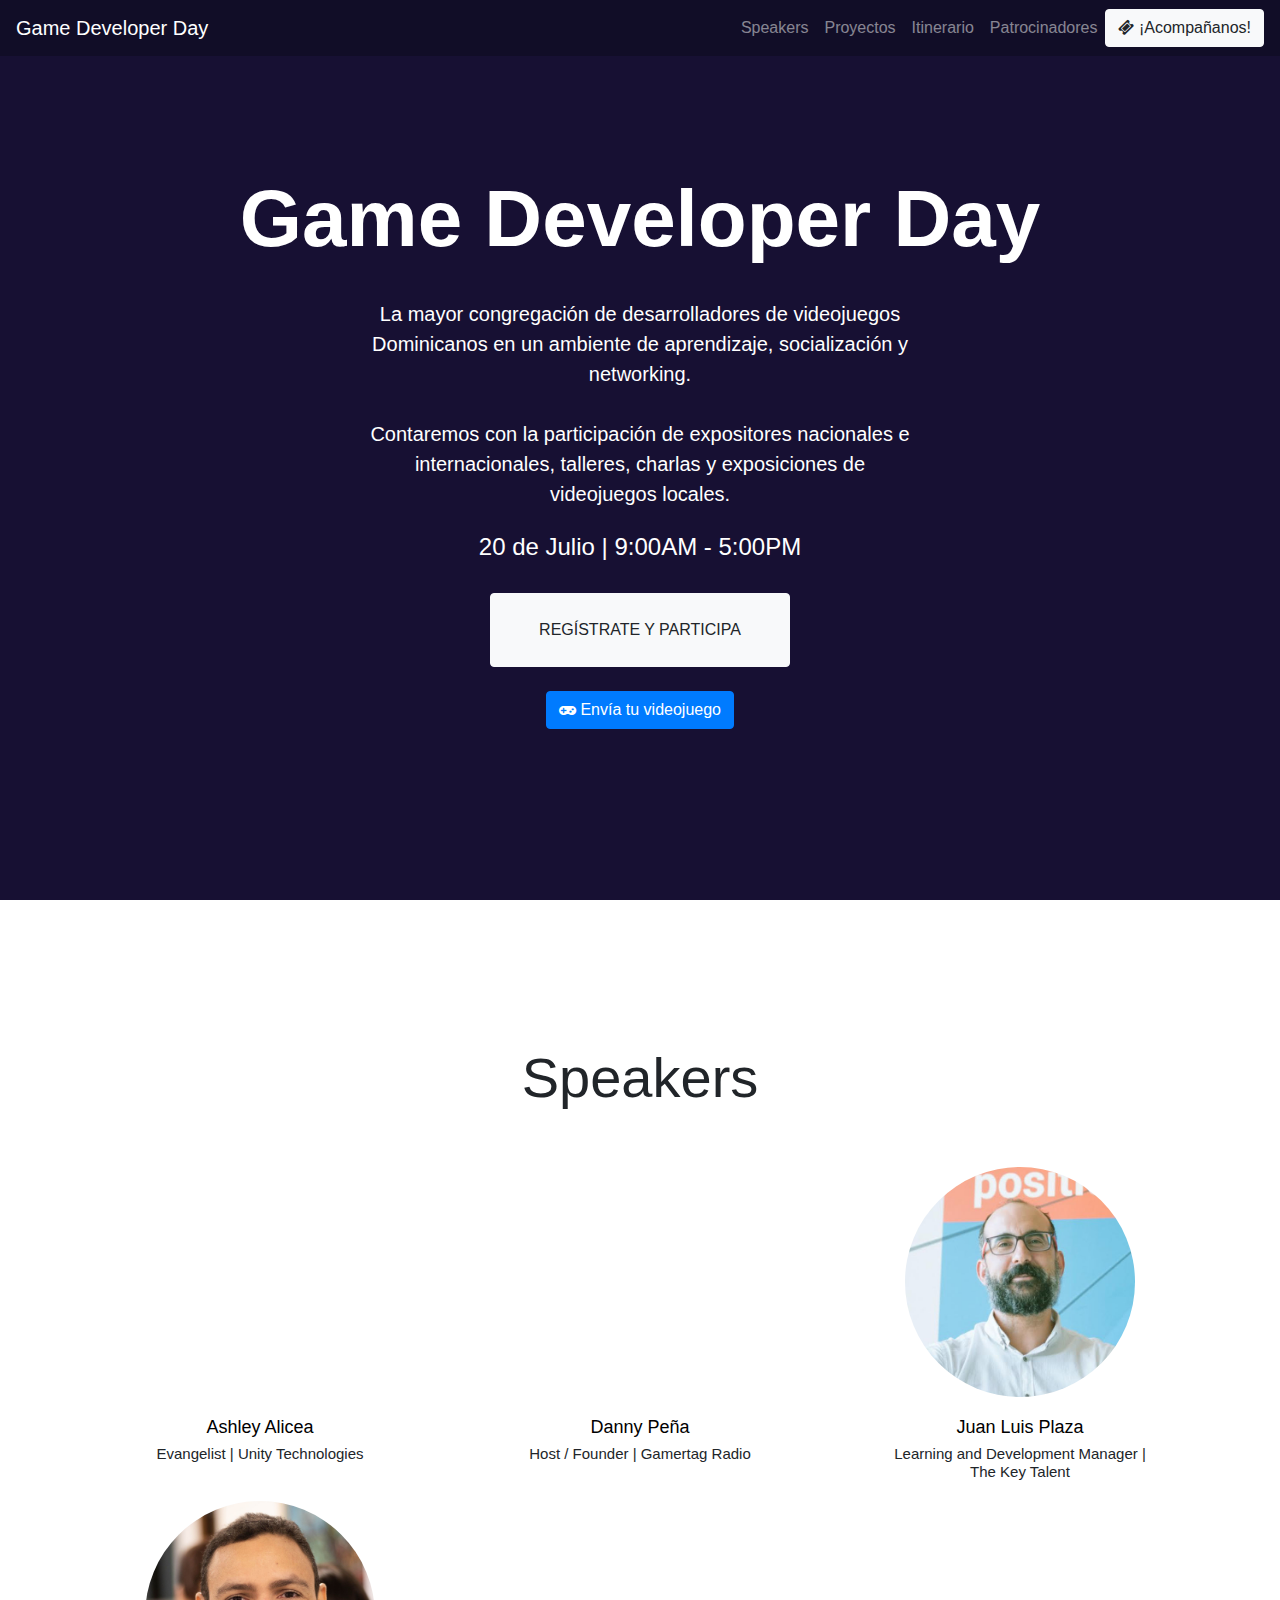
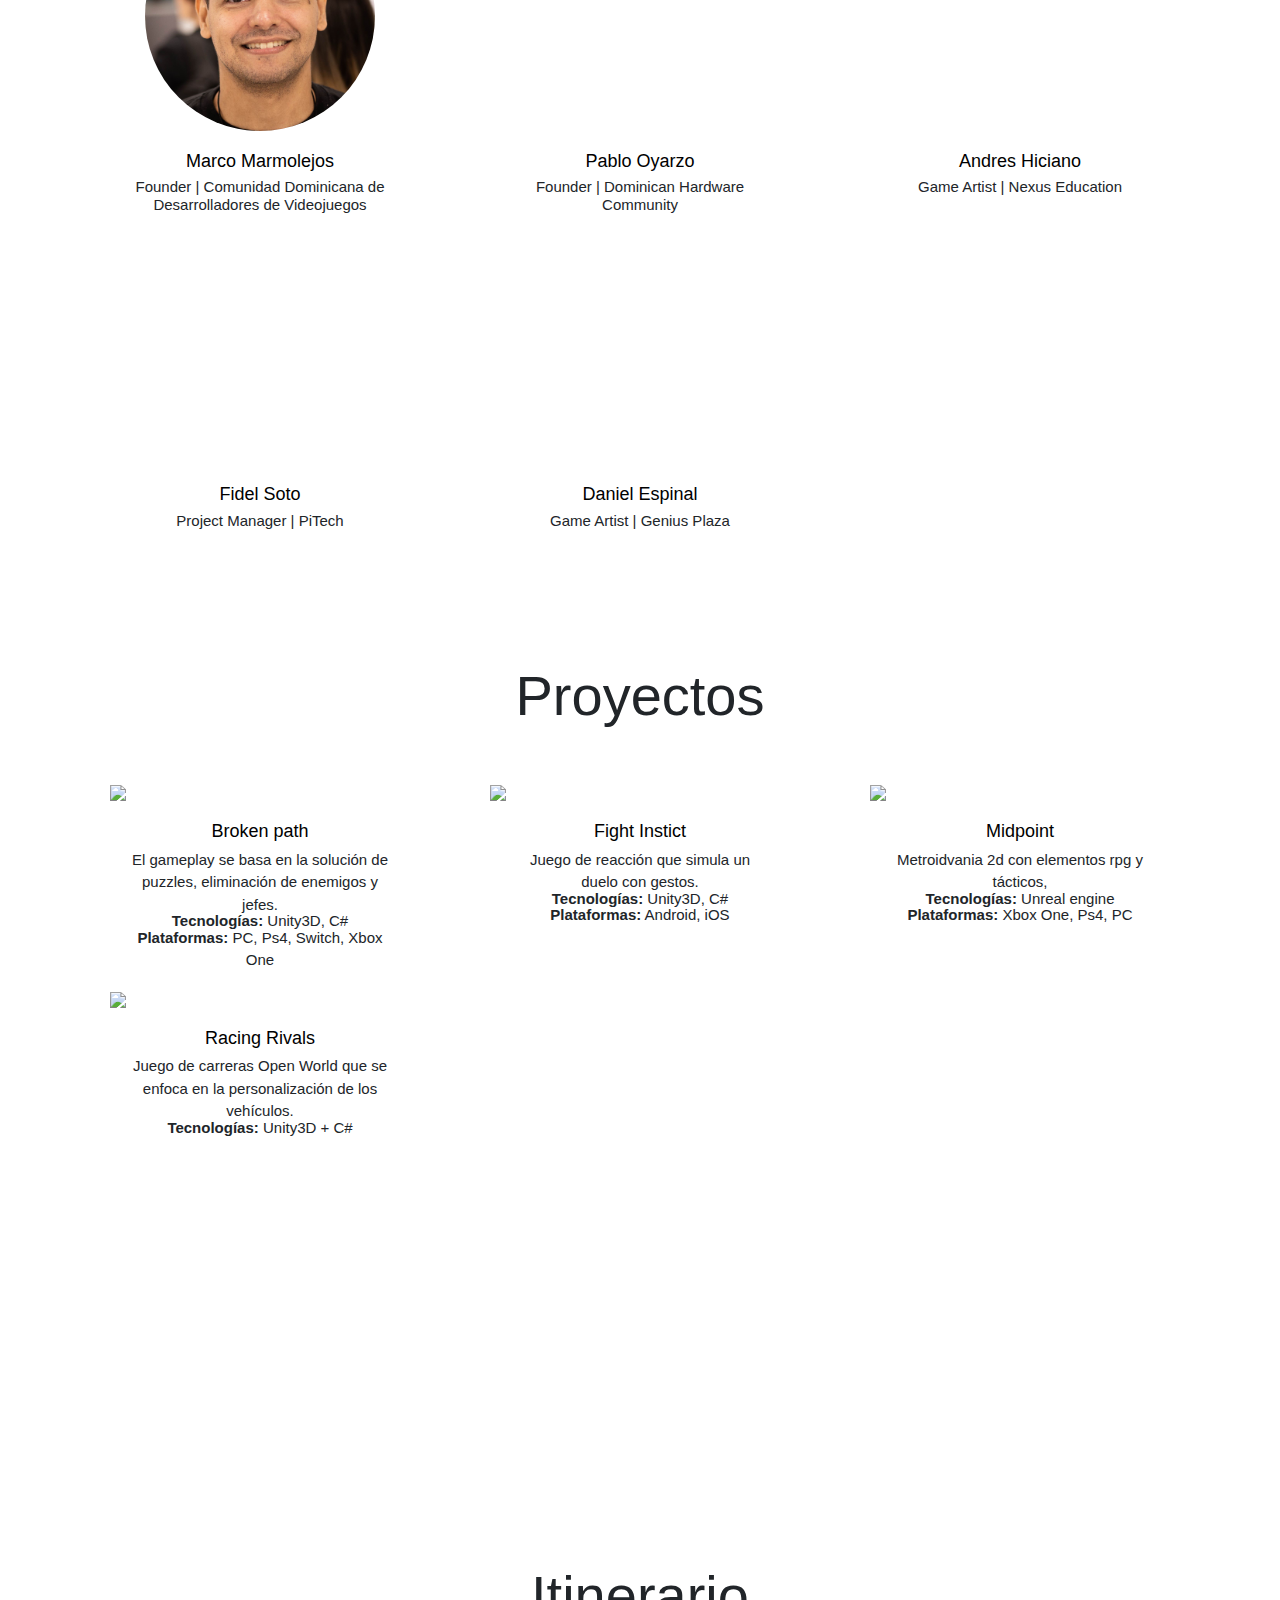
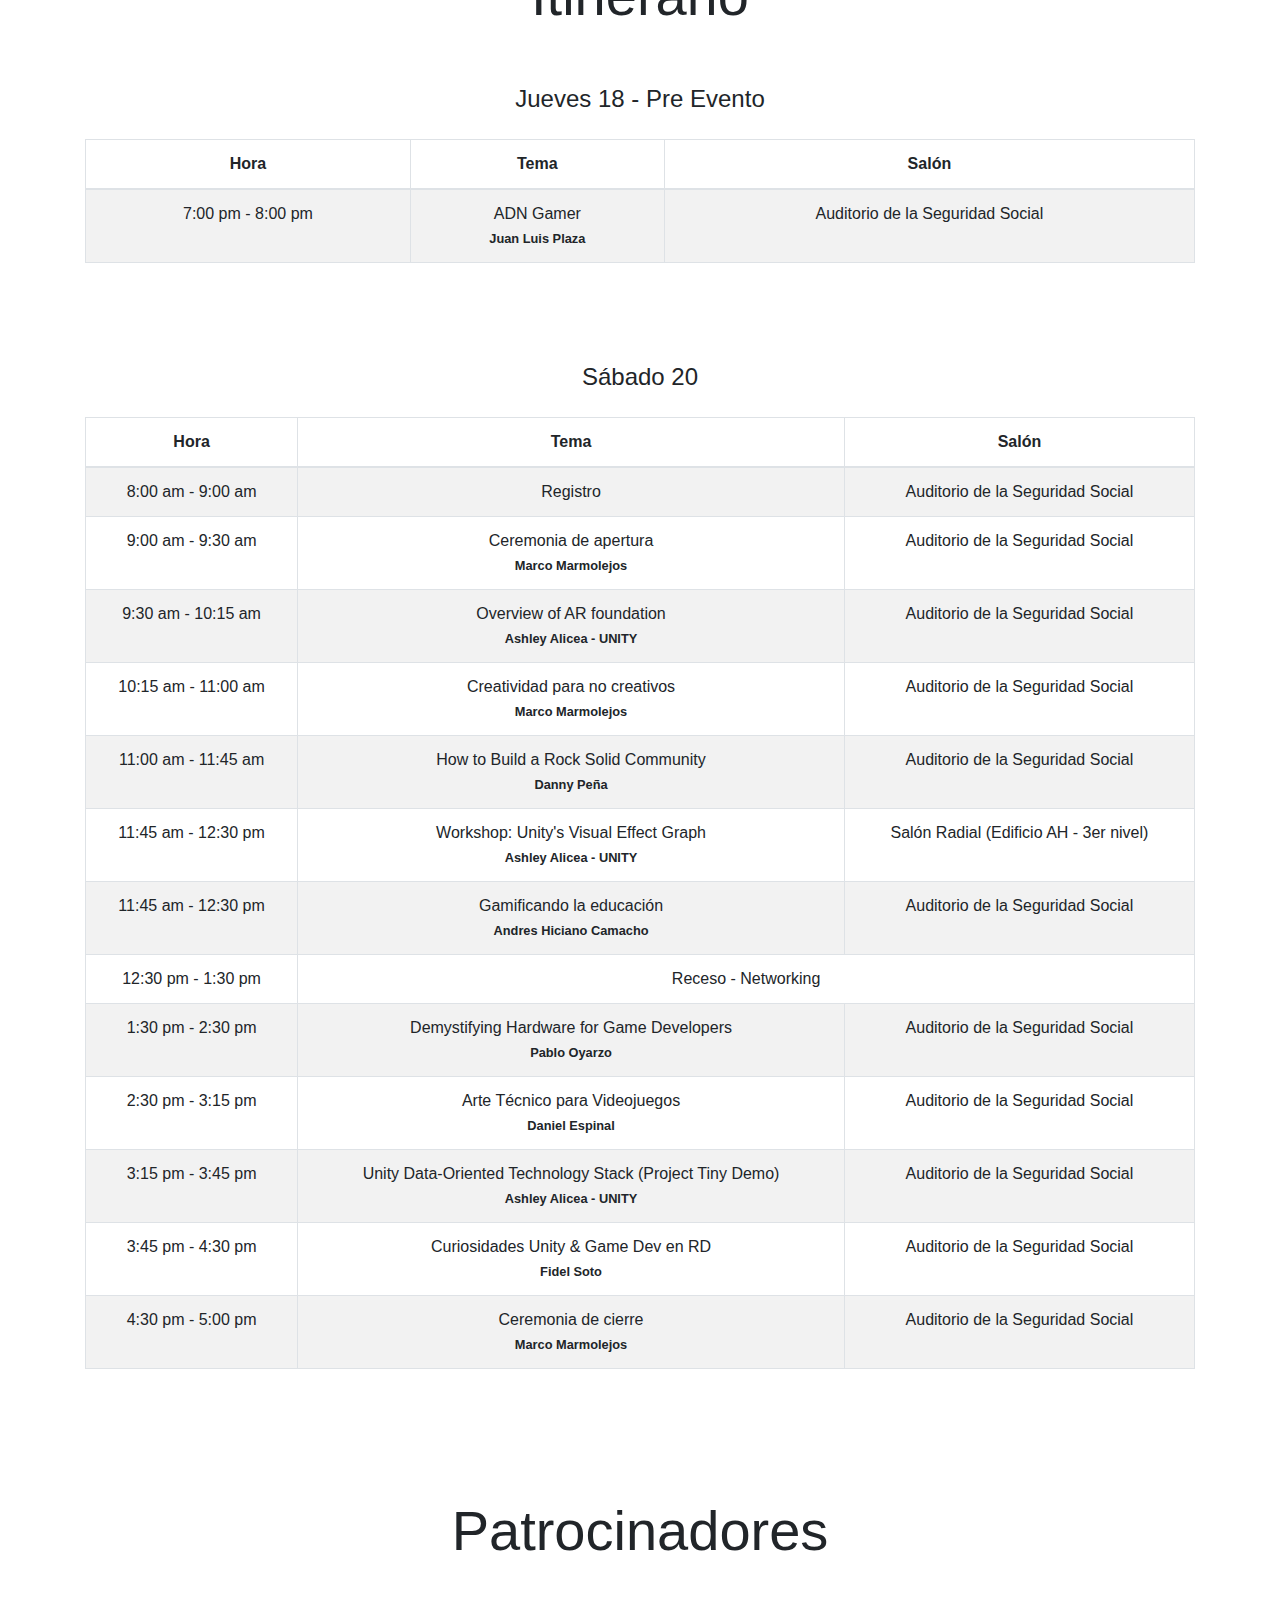
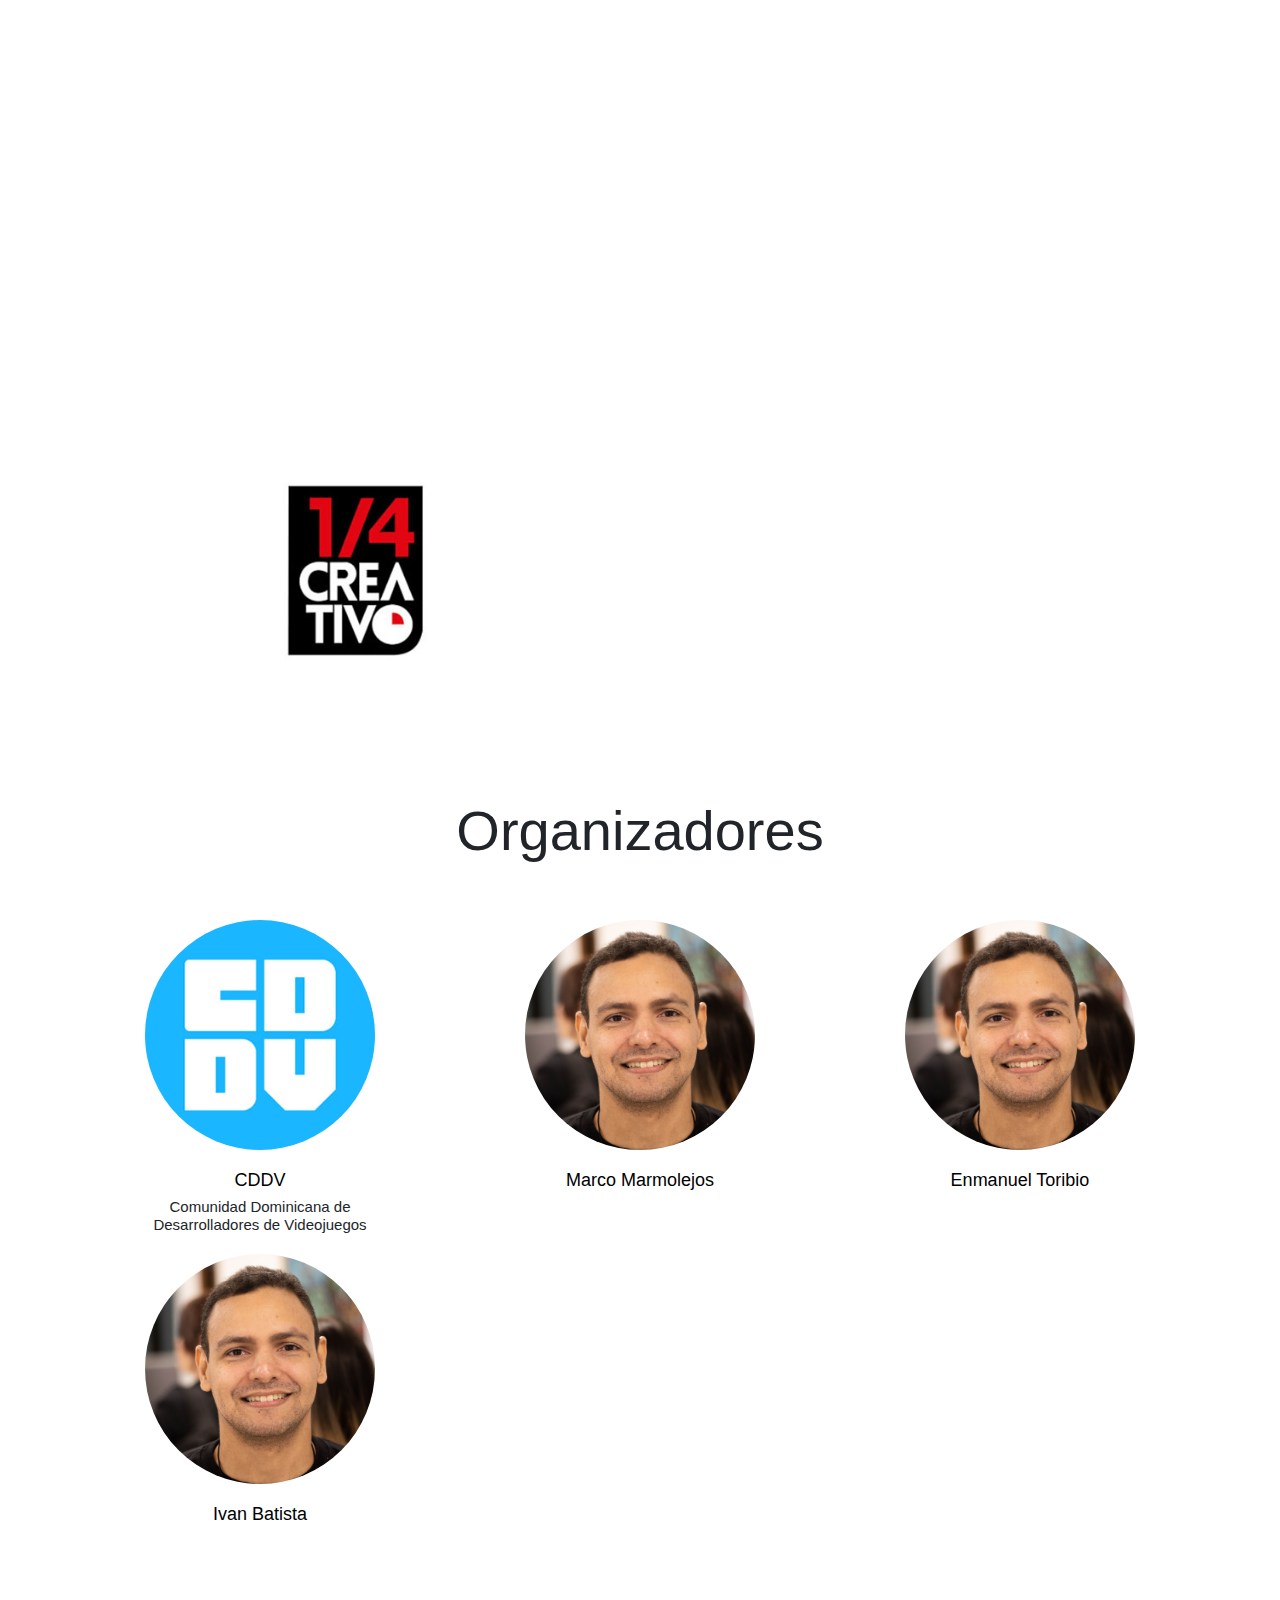
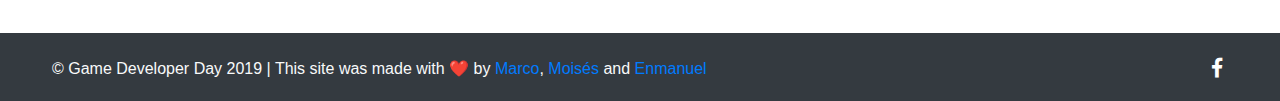
==== commit 329843ee: "Adding organizer section" ====
--- a/gamedeveloperday/index.html
+++ b/gamedeveloperday/index.html
@@ -358,11 +358,58 @@
                         </a>
                     </div>
                     <div class="col-7 col-md-6">
-                        <a href="https://meta.do/">
+                        <a href="https://www.facebook.com/uncuartocreativord/">
                             <div class="st-sponsor-image st-14creativo"></div>
                         </a>
                     </div>
                 </div>
+            </div>
+        </section>
+
+        <section id="section-organizers">
+            <div class="container text-center">
+                <h2 class="display-4 text-center">Organizadores</h2>
+                <div class="row d-flex">
+                    <div class="col-12 col-lg-4 text-center d-flex justify-content-center">
+                        <div class="st-member-card card">
+                            <div class="st-member-card-img st-cddv card-img-top mx-auto"></div>
+                            <div class="card-body">
+                                <h5 class="st-member-title card-title">CDDV</h5>
+                                <h6 class="st-member-subtitle card-subtitle">Comunidad Dominicana de Desarrolladores de Videojuegos</h6>
+                            </div>
+                        </div>
+                    </div>
+                    <div class="col-12 col-lg-4 text-center d-flex justify-content-center">
+                        <div class="st-member-card card">
+                            <div class="st-member-card-img st-member-img-3 card-img-top mx-auto"></div>
+                            <div class="card-body">
+                                <h5 class="st-member-title card-title">Marco Marmolejos</h5>
+                                <h6 class="st-member-subtitle card-subtitle"></h6>
+                            </div>
+                        </div>
+                    </div>
+                    <div class="col-12 col-lg-4 text-center d-flex justify-content-center">
+                        <div class="st-member-card card">
+                            <div class="st-member-card-img st-member-img-3 card-img-top mx-auto"></div>
+                            <div class="card-body">
+                                <h5 class="st-member-title card-title">Enmanuel Toribio</h5>
+                                <h6 class="st-member-subtitle card-subtitle"></h6>
+                            </div>
+                        </div>
+                    </div>
+                </div>
+                <div class="row d-flex">
+                    <div class="col-12 col-lg-4 text-center d-flex justify-content-center">
+                        <div class="st-member-card card">
+                            <div class="st-member-card-img st-member-img-3 card-img-top mx-auto"></div>
+                            <div class="card-body">
+                                <h5 class="st-member-title card-title">Ivan Batista</h5>
+                                <h6 class="st-member-subtitle card-subtitle"></h6>
+                            </div>
+                        </div>
+                    </div>
+                </div>
+                
             </div>
         </section>
 
--- a/gamedeveloperday/css/styles.css
+++ b/gamedeveloperday/css/styles.css
@@ -208,6 +208,11 @@
     background-image: url("../img/14creativo.jpg");
 }
 
+.st-cddv {
+    background-image: url("../img/cddv-logo-2.jpg");
+}
+
+
 /*******************************************************************/
 /* Footer styles */
 .st-social-button:hover {
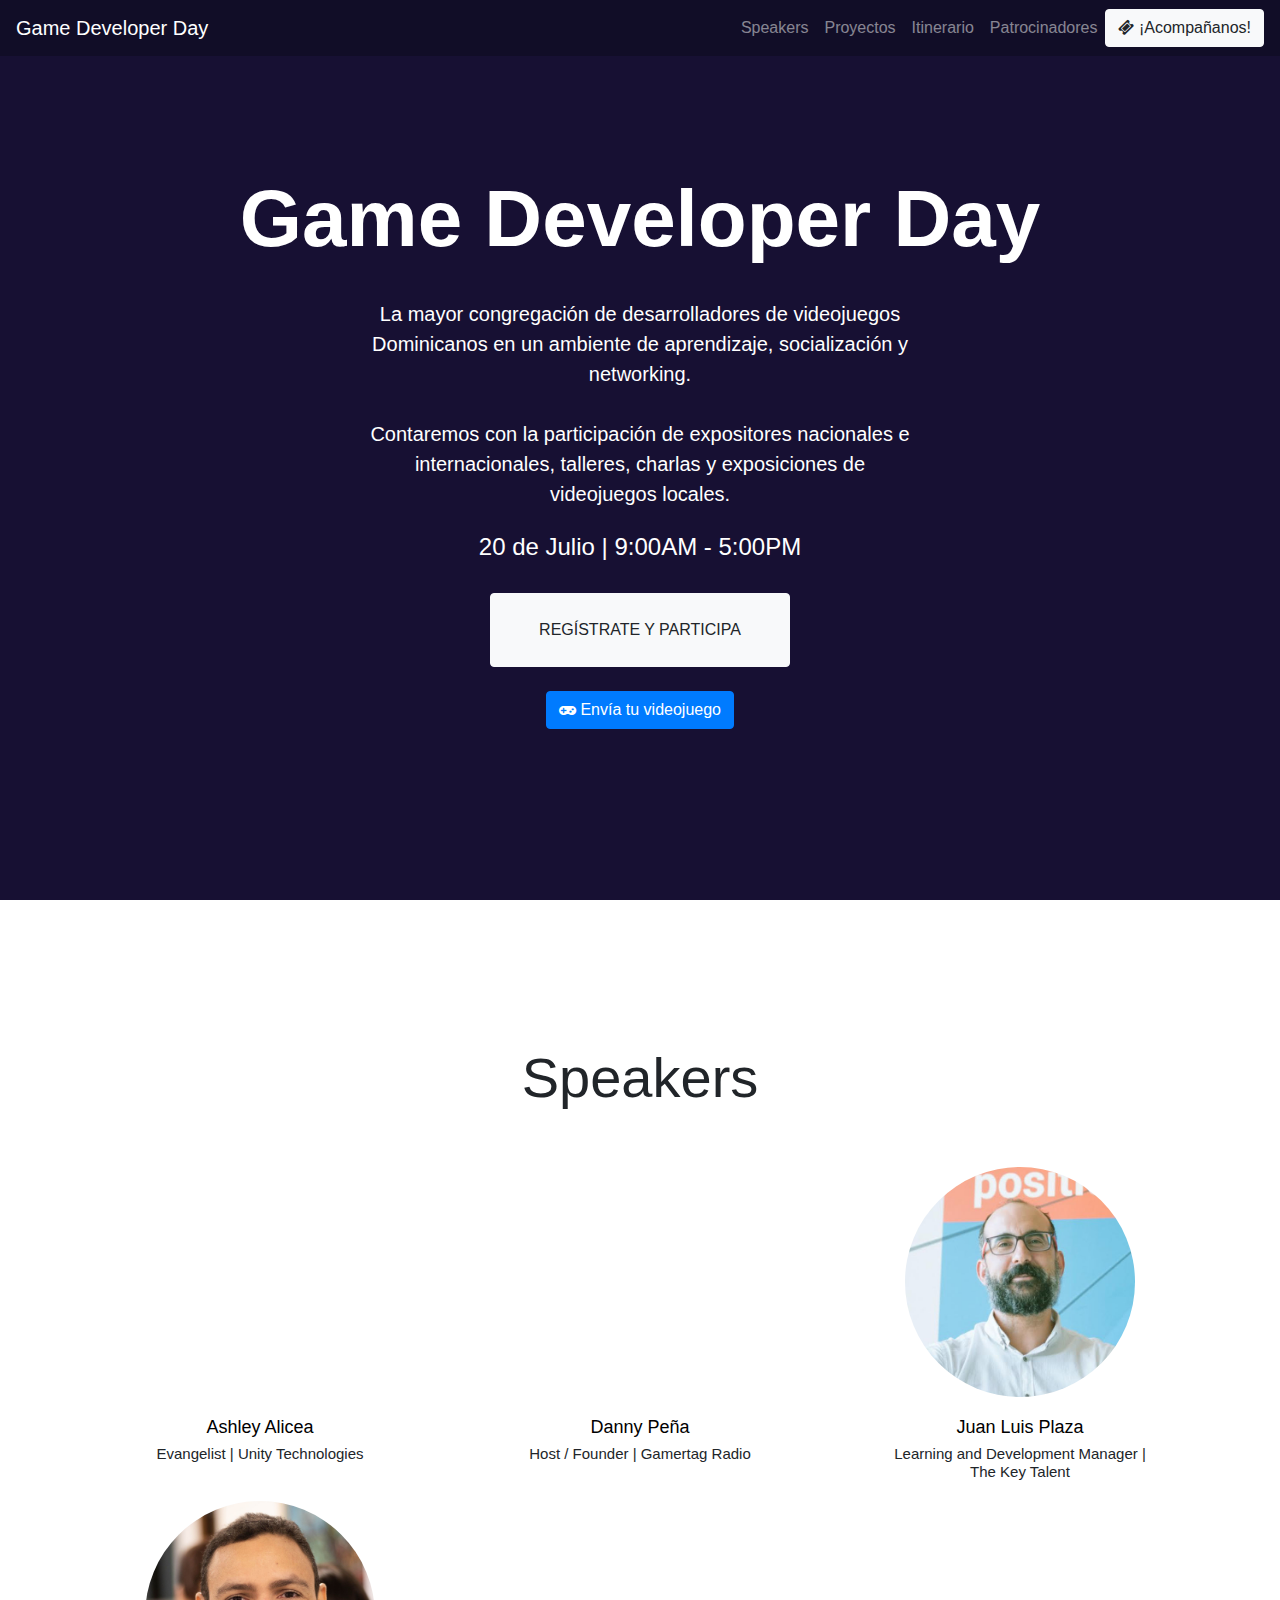
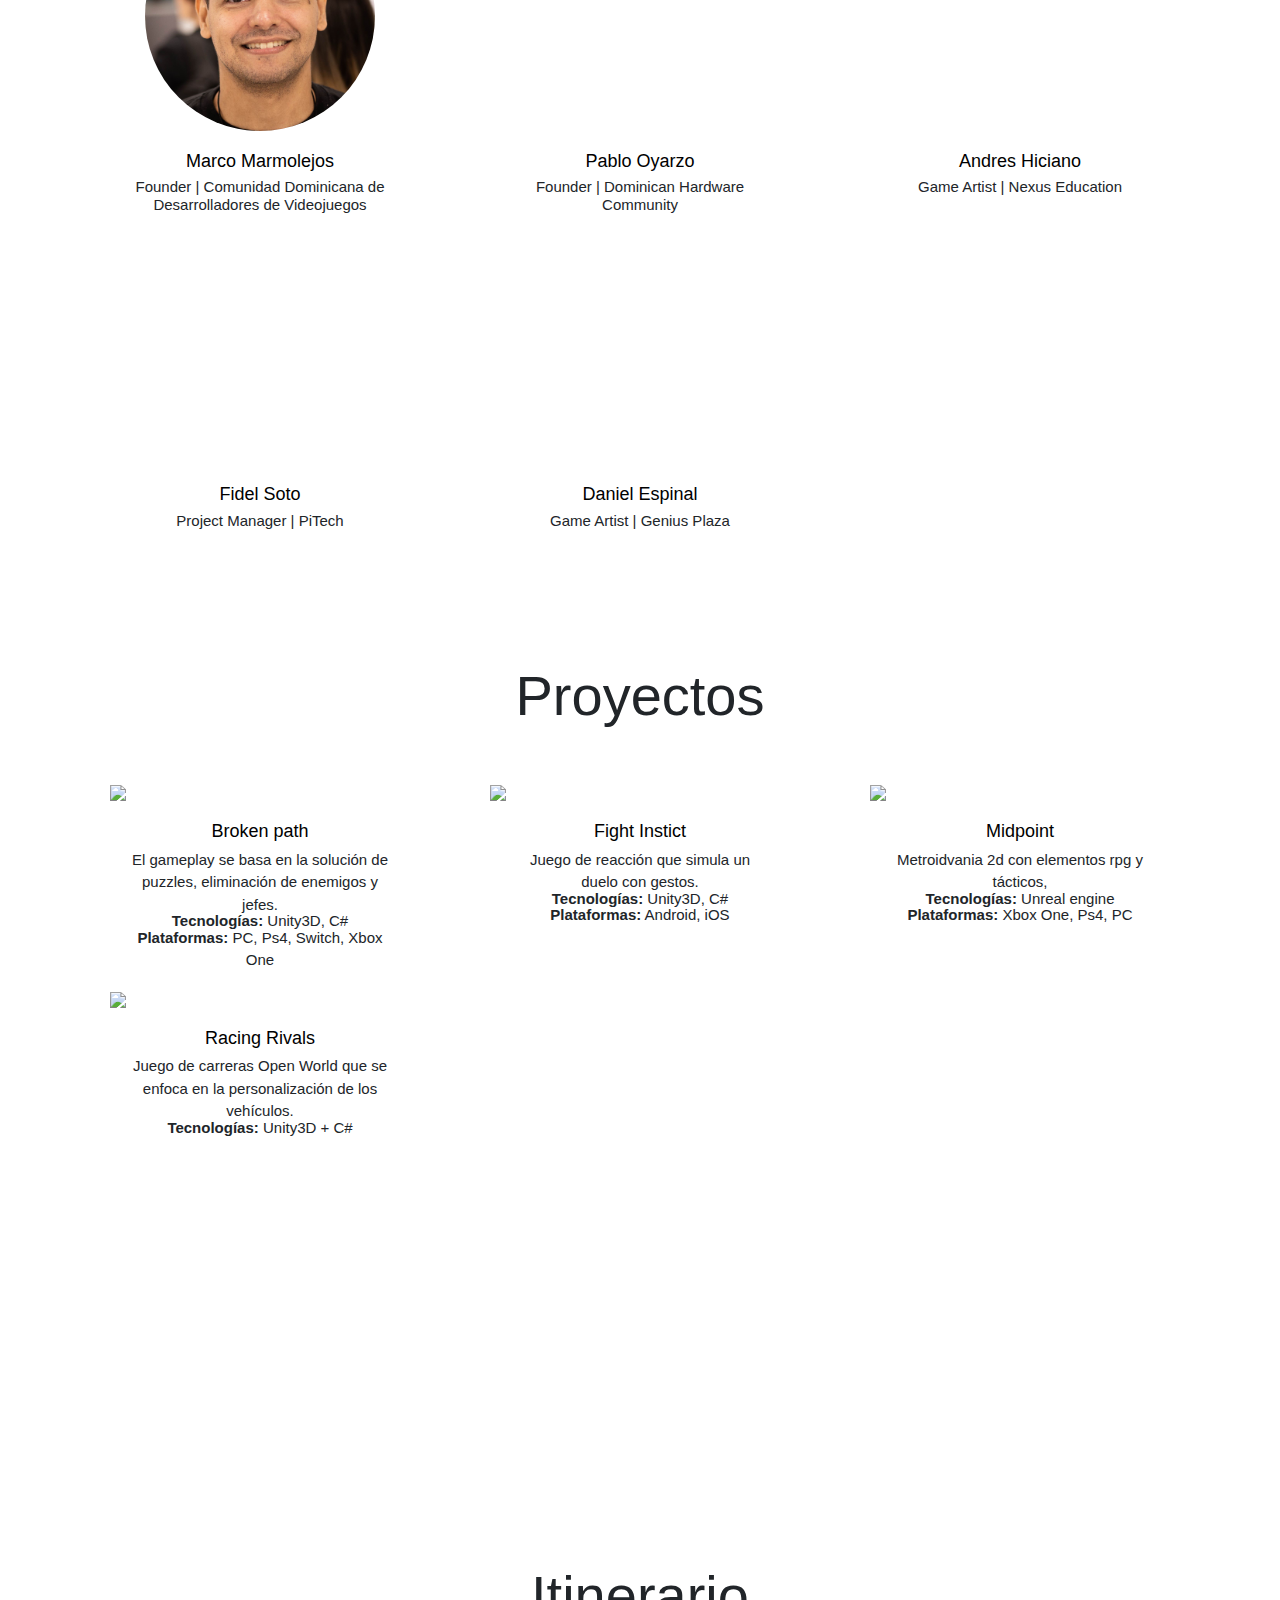
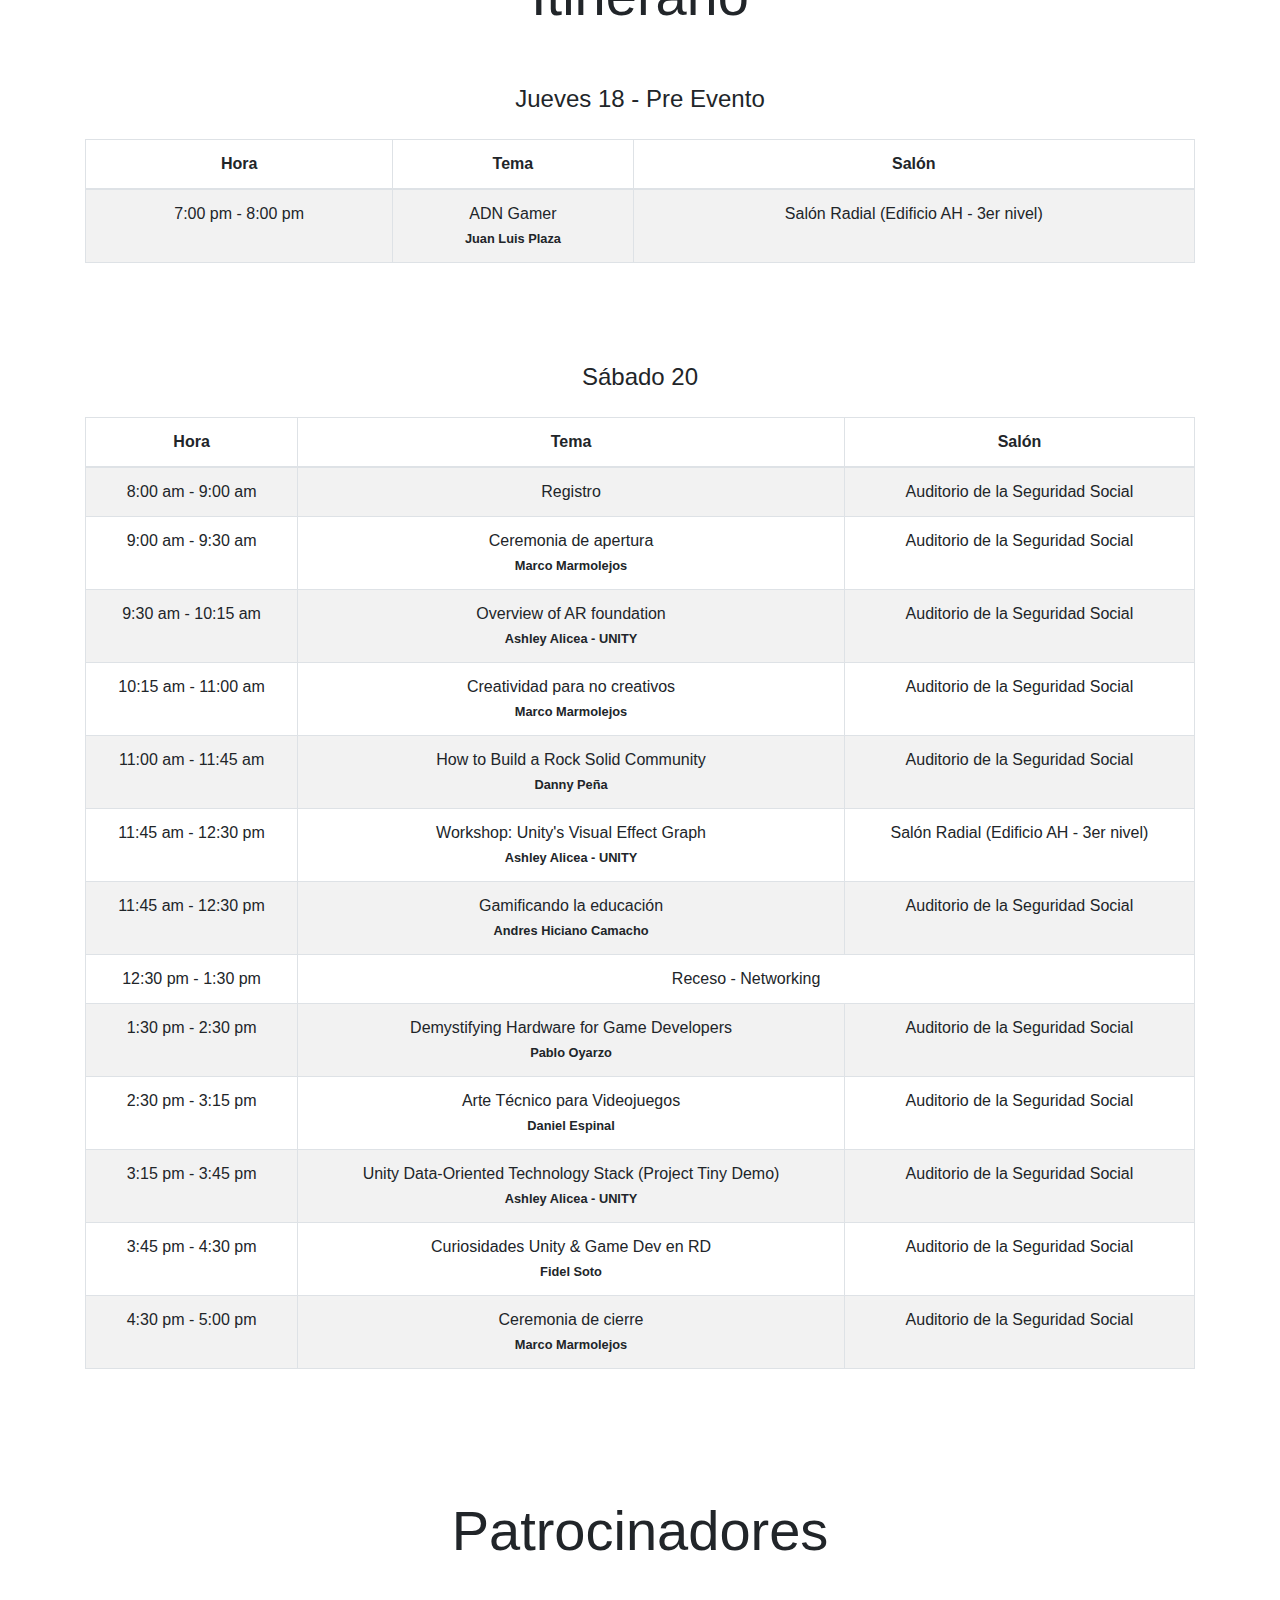
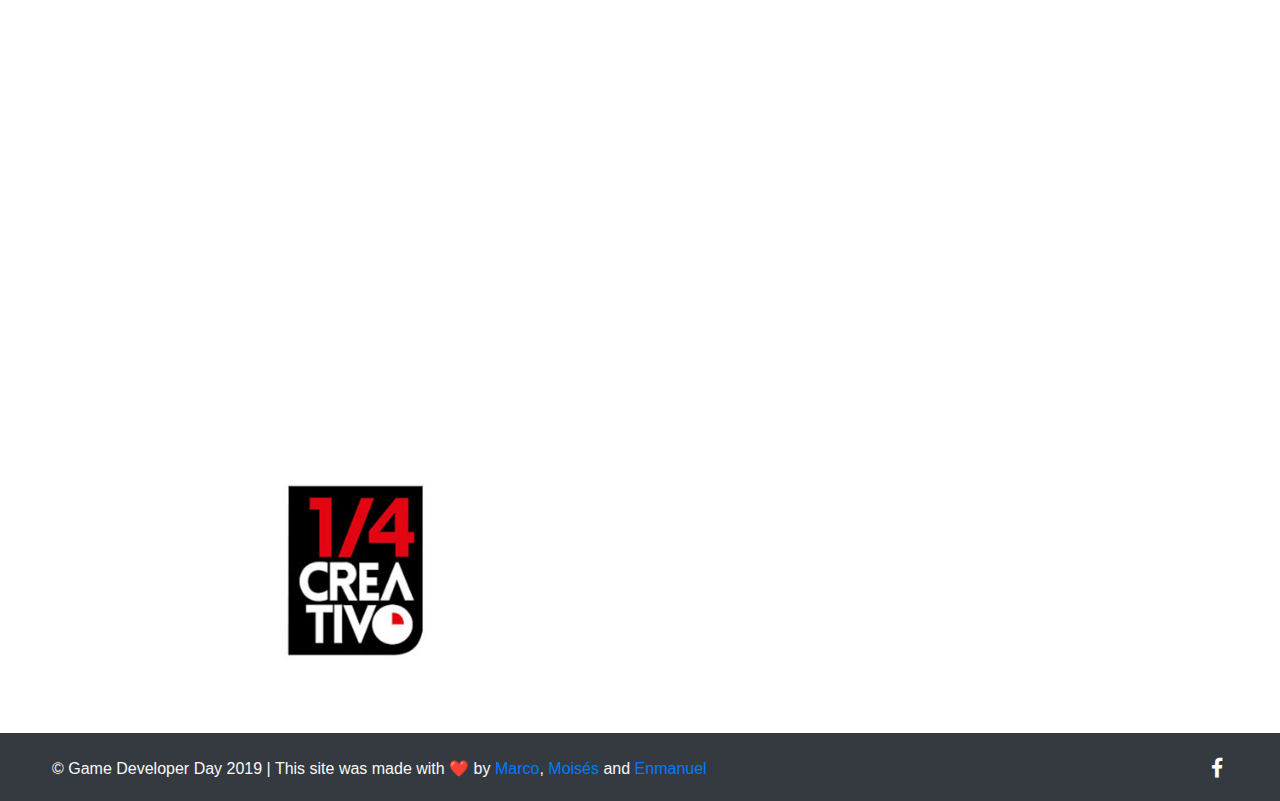
==== commit 83ea2c0b: "fixed Aula: Salon radial" ====
--- a/gamedeveloperday/index.html
+++ b/gamedeveloperday/index.html
@@ -239,7 +239,7 @@
                     <tr>
                         <td>7:00 pm - 8:00 pm</td>
                         <td>ADN Gamer<br/><small><strong>Juan Luis Plaza</strong></small></td>
-                        <td>Auditorio de la Seguridad Social</td>
+                        <td>Salón Radial (Edificio AH - 3er nivel)</td>
                     </tr>
                 </tbody>
                 </table>
@@ -358,58 +358,11 @@
                         </a>
                     </div>
                     <div class="col-7 col-md-6">
-                        <a href="https://www.facebook.com/uncuartocreativord/">
+                        <a href="https://meta.do/">
                             <div class="st-sponsor-image st-14creativo"></div>
                         </a>
                     </div>
                 </div>
-            </div>
-        </section>
-
-        <section id="section-organizers">
-            <div class="container text-center">
-                <h2 class="display-4 text-center">Organizadores</h2>
-                <div class="row d-flex">
-                    <div class="col-12 col-lg-4 text-center d-flex justify-content-center">
-                        <div class="st-member-card card">
-                            <div class="st-member-card-img st-cddv card-img-top mx-auto"></div>
-                            <div class="card-body">
-                                <h5 class="st-member-title card-title">CDDV</h5>
-                                <h6 class="st-member-subtitle card-subtitle">Comunidad Dominicana de Desarrolladores de Videojuegos</h6>
-                            </div>
-                        </div>
-                    </div>
-                    <div class="col-12 col-lg-4 text-center d-flex justify-content-center">
-                        <div class="st-member-card card">
-                            <div class="st-member-card-img st-member-img-3 card-img-top mx-auto"></div>
-                            <div class="card-body">
-                                <h5 class="st-member-title card-title">Marco Marmolejos</h5>
-                                <h6 class="st-member-subtitle card-subtitle"></h6>
-                            </div>
-                        </div>
-                    </div>
-                    <div class="col-12 col-lg-4 text-center d-flex justify-content-center">
-                        <div class="st-member-card card">
-                            <div class="st-member-card-img st-member-img-3 card-img-top mx-auto"></div>
-                            <div class="card-body">
-                                <h5 class="st-member-title card-title">Enmanuel Toribio</h5>
-                                <h6 class="st-member-subtitle card-subtitle"></h6>
-                            </div>
-                        </div>
-                    </div>
-                </div>
-                <div class="row d-flex">
-                    <div class="col-12 col-lg-4 text-center d-flex justify-content-center">
-                        <div class="st-member-card card">
-                            <div class="st-member-card-img st-member-img-3 card-img-top mx-auto"></div>
-                            <div class="card-body">
-                                <h5 class="st-member-title card-title">Ivan Batista</h5>
-                                <h6 class="st-member-subtitle card-subtitle"></h6>
-                            </div>
-                        </div>
-                    </div>
-                </div>
-                
             </div>
         </section>
 
